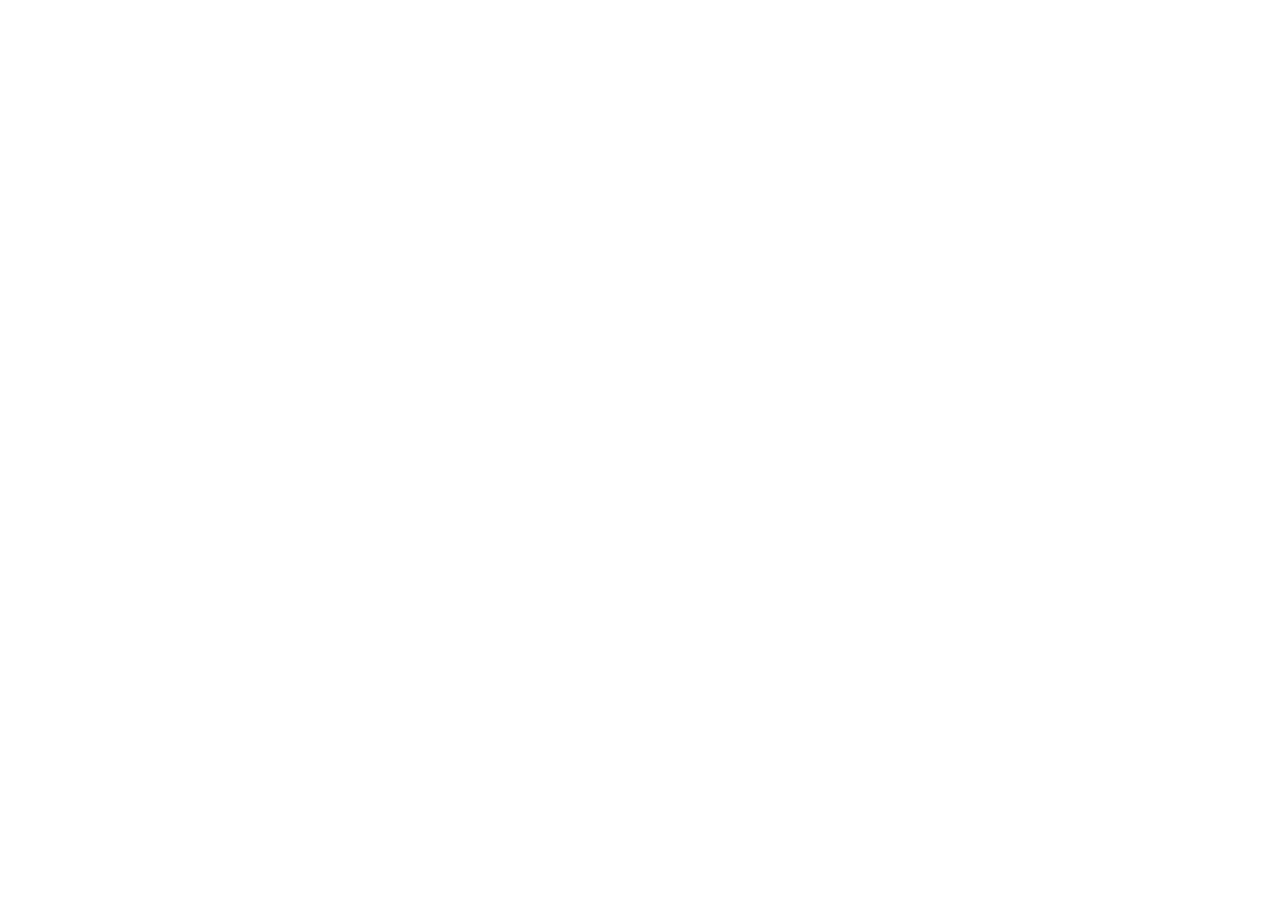
==== index.html @ 28bfa331 "modified:   README.md 	new file:   css/style.css 	new file:   index.html 	new file:   produto.html" ====
<!DOCTYPE html>
<html lang="pt-BR">

<head>
    <meta charset="UTF-8">
    <meta name="viewport" content="width=device-width, initial-scale=1.0">
    <title></title>
</head>

<body>
    <header>
        <nav>
        </nav>
    </header>

    <main>
        <section id="quem-somos">
        </section>

        <section id="servicos">
            <article></article>
            <article></article>
            <article></article>
        </section>

        <section id="diferenciais">
            <aside></aside>
        </section>
    </main>

    <footer>
    </footer>
</body>
</html>
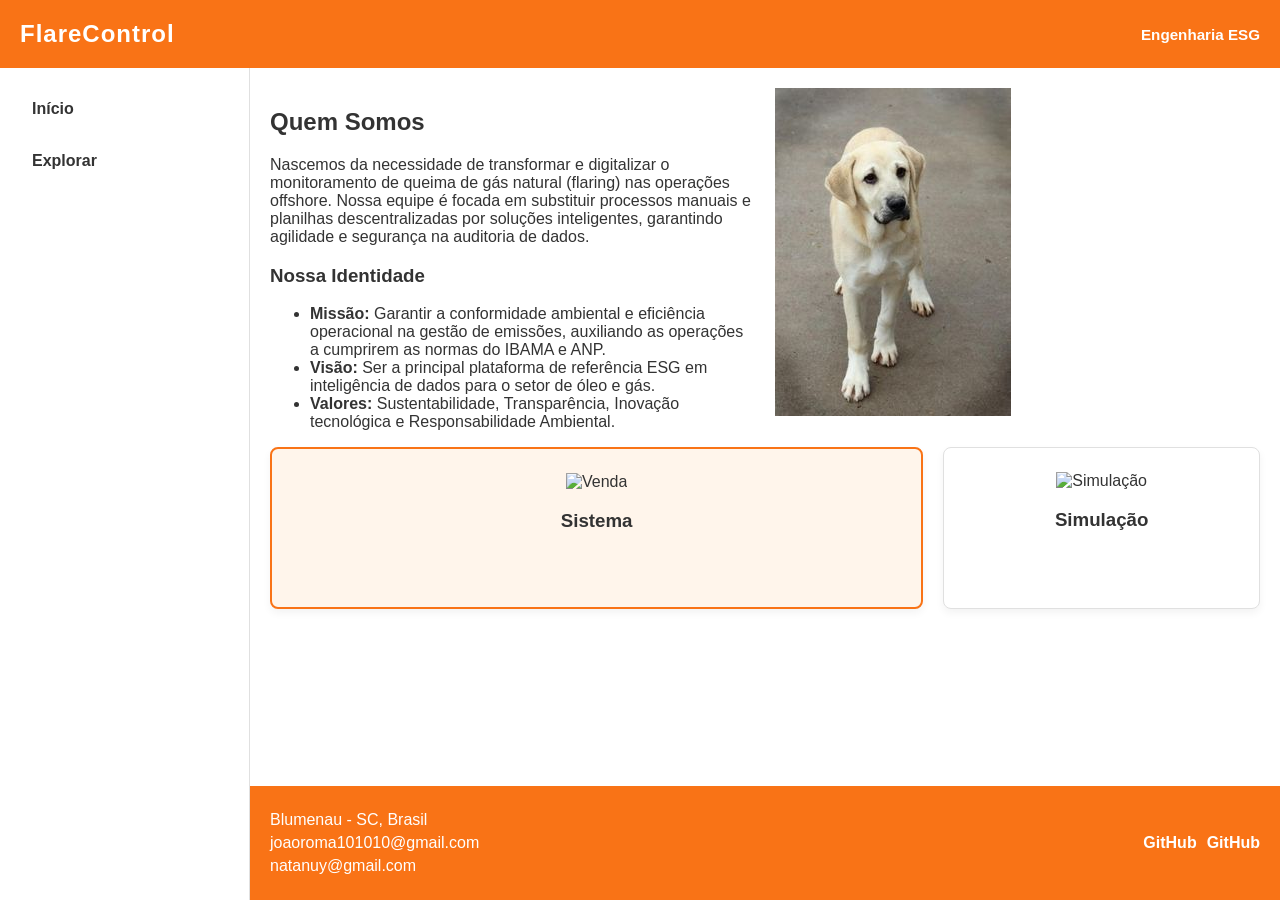
==== commit e64d1ca0: "modified:   css/style.css 	new file:   img/9e57c8ceb55f995cdcb9430efd310c7d--anatolian-shepherd-okla" ====
--- a/index.html
+++ b/index.html
@@ -5,30 +5,76 @@
     <meta charset="UTF-8">
     <meta name="viewport" content="width=device-width, initial-scale=1.0">
     <title></title>
+    <link rel="stylesheet" href="css/style.css">
 </head>
 
 <body>
     <header>
-        <nav>
-        </nav>
+        <div class="logo">
+            <h1>FlareControl</h1>
+        </div>
+        <div class="perfil-usuario">
+            <span>Engenharia ESG</span>
+        </div>
     </header>
+
+    <nav>
+        <ul>
+            <li><a href="">Início</a></li>
+            <li><a href="">Explorar</a></li>
+        </ul>
+    </nav>
 
     <main>
         <section id="quem-somos">
+            <article>
+                <h2>Quem Somos</h2>
+                <p>Nascemos da necessidade de transformar e digitalizar o monitoramento de queima de gás natural (flaring) nas operações offshore. Nossa equipe é focada em substituir processos manuais e planilhas descentralizadas por soluções inteligentes, garantindo agilidade e segurança na auditoria de dados.</p>
+                <h3>Nossa Identidade</h3>
+                <ul>
+                    <li><strong>Missão:</strong> Garantir a conformidade ambiental e eficiência operacional na gestão de emissões, auxiliando as operações a cumprirem as normas do IBAMA e ANP.</li>
+                    <li><strong>Visão:</strong> Ser a principal plataforma de referência ESG em inteligência de dados para o setor de óleo e gás.</li>
+                    <li><strong>Valores:</strong> Sustentabilidade, Transparência, Inovação tecnológica e Responsabilidade Ambiental.</li>
+                </ul>
+            </article>
+            <img src="img/9e57c8ceb55f995cdcb9430efd310c7d--anatolian-shepherd-oklahoma.jpg" alt="Sede da empresa e Plataforma Offshore gerenciando operações de flaring">
         </section>
 
         <section id="servicos">
-            <article></article>
-            <article></article>
-            <article></article>
+            <article class="servico-premium">
+                <img src="" alt="Venda">
+                <h3>Sistema</h3>
+                <p></p>
+            </article>
+            <article>
+                <img src="" alt="Simulação">
+                <h3>Simulação</h3>
+                <p></p>
+            </article>
         </section>
 
         <section id="diferenciais">
+            <div class="icone-padrao"></div>
+            <div class="icone-largo"></div>
+            <div class="icone-padrao"></div>
+            <div class="icone-alto"></div>
+            <div class="icone-padrao"></div>
             <aside></aside>
         </section>
     </main>
 
     <footer>
+        <address>
+            <p>Blumenau - SC, Brasil</p>
+            <p>joaoroma101010@gmail.com</p>
+            <p>natanuy@gmail.com</p>
+        </address>
+        <nav>
+            <ul>
+                <li><a href="https://github.com/joaozroma">GitHub</a></li>
+                <li><a href="https://github.com/NatanCDalmarco">GitHub</a></li>
+            </ul>
+        </nav>
     </footer>
 </body>
 </html>
--- a/css/style.css
+++ b/css/style.css
@@ -0,0 +1,232 @@
+/* ==========================================================================
+   VARIÁVEIS DE TEMA (Laranja e Branco - Flaring)
+   ========================================================================== */
+:root {
+    --laranja-flame: #f97316; /* Laranja mais suave, lembrando a chama natural de combustão */
+    --laranja-claro: #fff5eb; /* Fundo suave para destaques */
+    --branco: #ffffff;
+    --cinza-texto: #333333;
+    --cinza-borda: #e0e0e0;
+}
+
+/* ==========================================================================
+   MOBILE FIRST (Padrão) - Breakpoint 1
+   ========================================================================== */
+
+/* Layout principal com Grid Template Areas */
+body {
+    display: grid;
+    grid-template-areas: 
+        "cabecalho"
+        "menu"
+        "conteudo"
+        "rodape";
+    grid-template-rows: auto auto 1fr auto;
+    min-height: 100vh;
+    font-family: Arial, sans-serif;
+    color: var(--cinza-texto);
+    background-color: var(--branco);
+    margin: 0;
+}
+
+header { 
+    grid-area: cabecalho; 
+    background-color: var(--laranja-flame);
+    padding: 20px;
+    color: var(--branco);
+    display: flex;
+    justify-content: space-between;
+    align-items: center;
+    flex-wrap: wrap; /* Ajuda a não quebrar no mobile */
+    gap: 15px;
+}
+
+header h1 {
+    margin: 0;
+    font-size: 1.5rem;
+    letter-spacing: 1px;
+}
+
+header .busca input {
+    padding: 10px 15px;
+    border: none;
+    border-radius: 20px;
+    width: 250px;
+    outline: none;
+}
+
+header .perfil-usuario {
+    font-weight: bold;
+    font-size: 0.95rem;
+}
+
+body > nav {
+    grid-area: menu;
+    background-color: var(--laranja-flame);
+    padding: 10px 20px;
+}
+
+main { 
+    grid-area: conteudo;
+    padding: 20px;
+}
+footer { 
+    grid-area: rodape; 
+    background-color: var(--laranja-flame);
+    color: var(--branco);
+    padding: 20px;
+    display: flex;
+    flex-direction: column;
+    align-items: center;
+    text-align: center;
+    gap: 15px;
+}
+
+footer address {
+    font-style: normal;
+}
+
+footer address p {
+    margin: 5px 0;
+}
+
+/* Menu Nav - Lista Vertical no Mobile */
+nav ul {
+    display: grid;
+    grid-auto-flow: row;
+    gap: 10px;
+    list-style: none;
+    padding: 0;
+    margin: 0;
+}
+
+body > nav a, footer nav a {
+    color: var(--branco);
+    text-decoration: none;
+    font-weight: bold;
+}
+
+/* Seções em coluna única no mobile (comportamento padrão de blocos) */
+#quem-somos, #servicos {
+    display: grid;
+    grid-template-columns: 1fr;
+    gap: 20px;
+}
+
+/* Diferenciais - Layout Denso */
+#diferenciais {
+    display: grid;
+    /* Colunas que se ajustam automaticamente */
+    grid-template-columns: repeat(auto-fill, minmax(120px, 1fr));
+    grid-auto-flow: dense;
+    gap: 15px;
+}
+
+/* Utilidades para os tamanhos dos ícones se encaixarem densamente */
+.icone-largo {
+    grid-column: span 2;
+}
+
+.icone-alto {
+    grid-row: span 2;
+}
+
+/* ==========================================================================
+   TABLET - Breakpoint 2 (A partir de 768px)
+   ========================================================================== */
+@media (min-width: 768px) {
+    
+    /* Alinhando imagem e texto lado a lado via Grid */
+    #quem-somos {
+        grid-template-columns: 1fr 1fr;
+    }
+
+    /* Cards de serviços lado a lado */
+    #servicos {
+        grid-template-columns: repeat(2, 1fr);
+    }
+
+    /* Ajustando o rodapé para alinhar itens lado a lado no Tablet/Desktop */
+    footer {
+        flex-direction: row;
+        justify-content: space-between;
+        text-align: left;
+    }
+    footer nav ul {
+        grid-auto-flow: column;
+    }
+}
+
+/* ==========================================================================
+   DESKTOP - Breakpoint 3 (A partir de 1024px)
+   ========================================================================== */
+@media (min-width: 1024px) {
+
+    /* Mudando o layout para Sidebar Lateral (Estilo YouTube) */
+    body {
+        grid-template-areas: 
+            "cabecalho cabecalho"
+            "menu conteudo"
+            "menu rodape";
+        grid-template-columns: 250px 1fr;
+        grid-template-rows: auto 1fr auto;
+    }
+
+    /* Estilo da barra lateral no Desktop */
+    body > nav {
+        background-color: var(--branco);
+        border-right: 1px solid var(--cinza-borda);
+        padding: 20px;
+    }
+
+    body > nav a {
+        color: var(--cinza-texto);
+        display: block;
+        padding: 12px;
+        border-radius: 8px;
+        transition: background-color 0.3s, color 0.3s;
+    }
+
+    body > nav a:hover {
+        background-color: var(--laranja-claro);
+        color: var(--laranja-flame);
+    }
+
+    /* Destacando o serviço premium (Ocupa 2 colunas) */
+    #servicos {
+        grid-template-columns: repeat(3, 1fr);
+    }
+    .servico-premium {
+        grid-column: span 2;
+    }
+}
+
+/* ==========================================================================
+   CARDS DE SERVIÇOS (Aparência Visual)
+   ========================================================================== */
+
+/* Estilo padrão para todos os cards */
+#servicos article {
+    background-color: var(--branco);
+    border: 1px solid var(--cinza-borda);
+    border-radius: 8px;
+    padding: 24px;
+    box-shadow: 0 4px 8px rgba(0, 0, 0, 0.05);
+    display: flex;
+    flex-direction: column;
+    align-items: center;
+    text-align: center;
+    transition: transform 0.3s ease, box-shadow 0.3s ease;
+}
+
+/* Efeito ao passar o mouse por cima do card */
+#servicos article:hover {
+    transform: translateY(-5px);
+    box-shadow: 0 8px 16px rgba(0, 0, 0, 0.1);
+}
+
+/* Estilo extra para destacar visualmente o serviço premium */
+#servicos .servico-premium {
+    border: 2px solid var(--laranja-flame); /* Temática de Flaring */
+    background-color: var(--laranja-claro);
+}
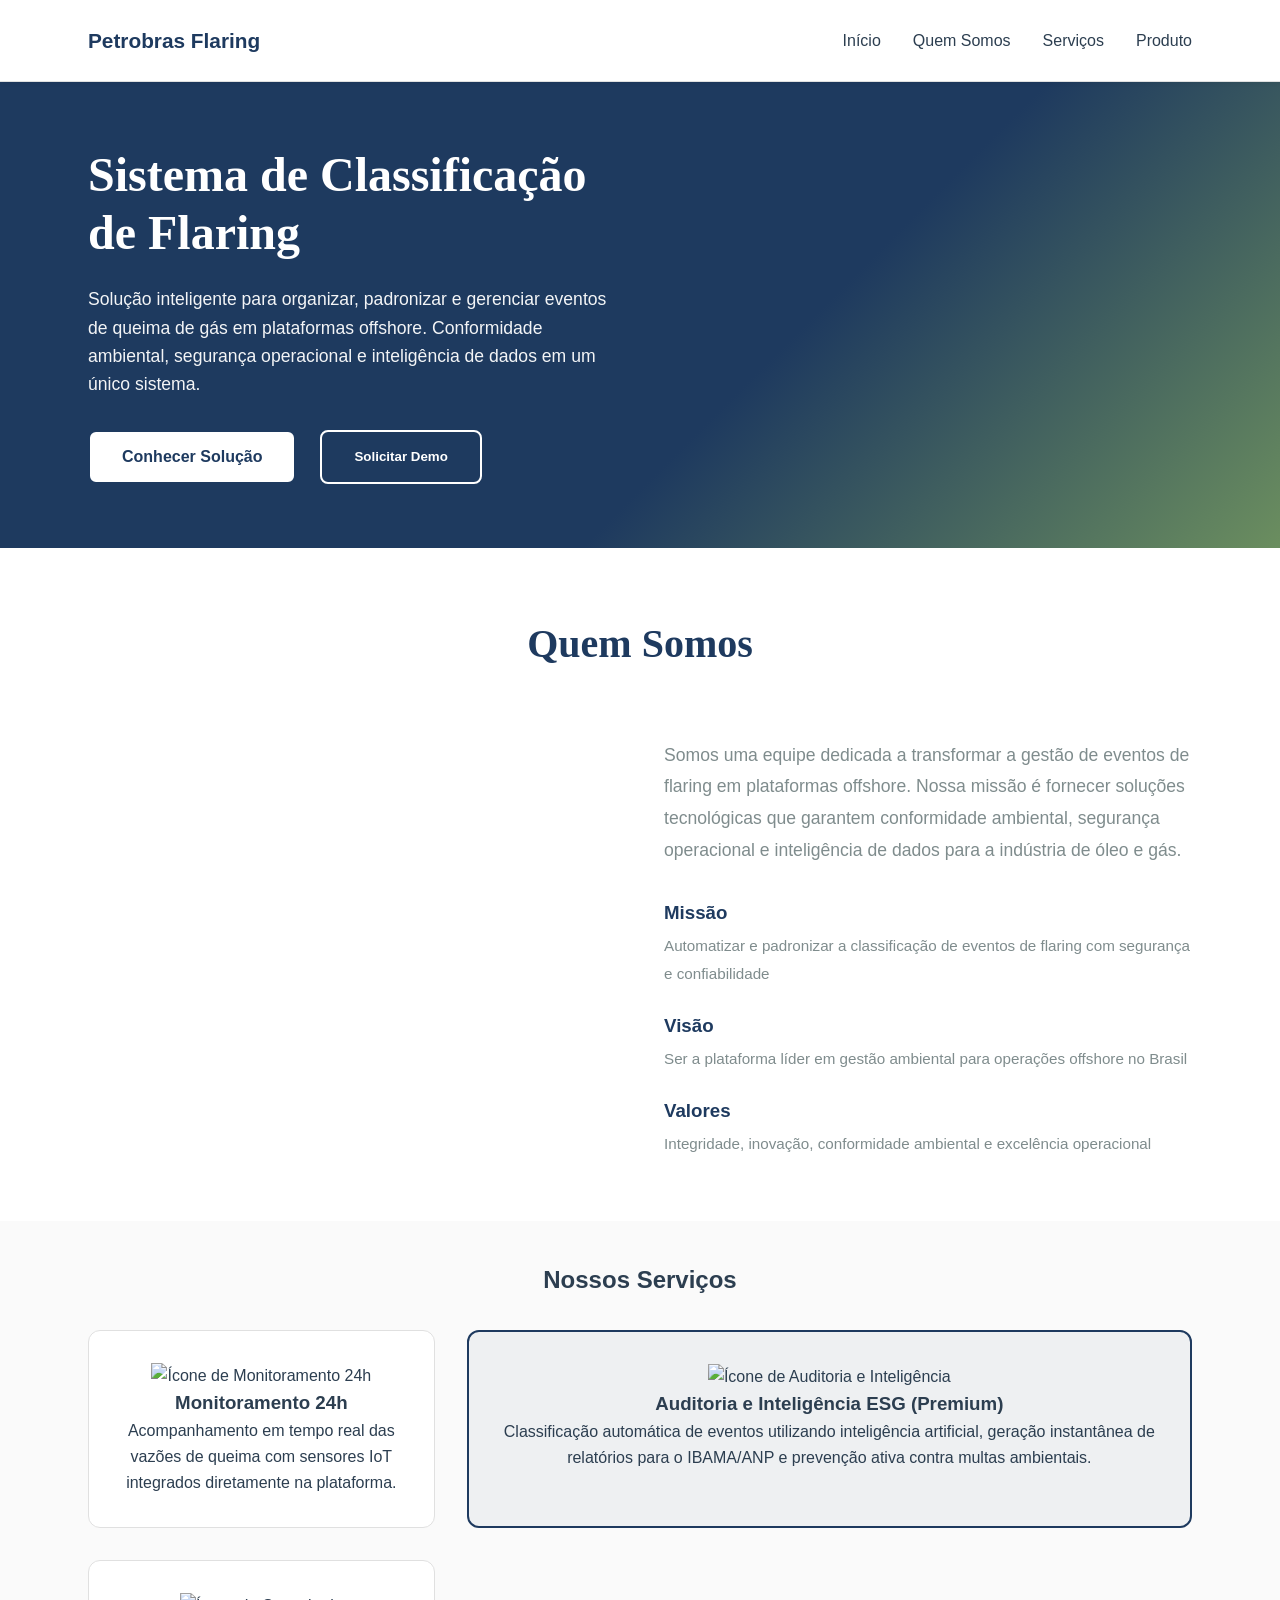
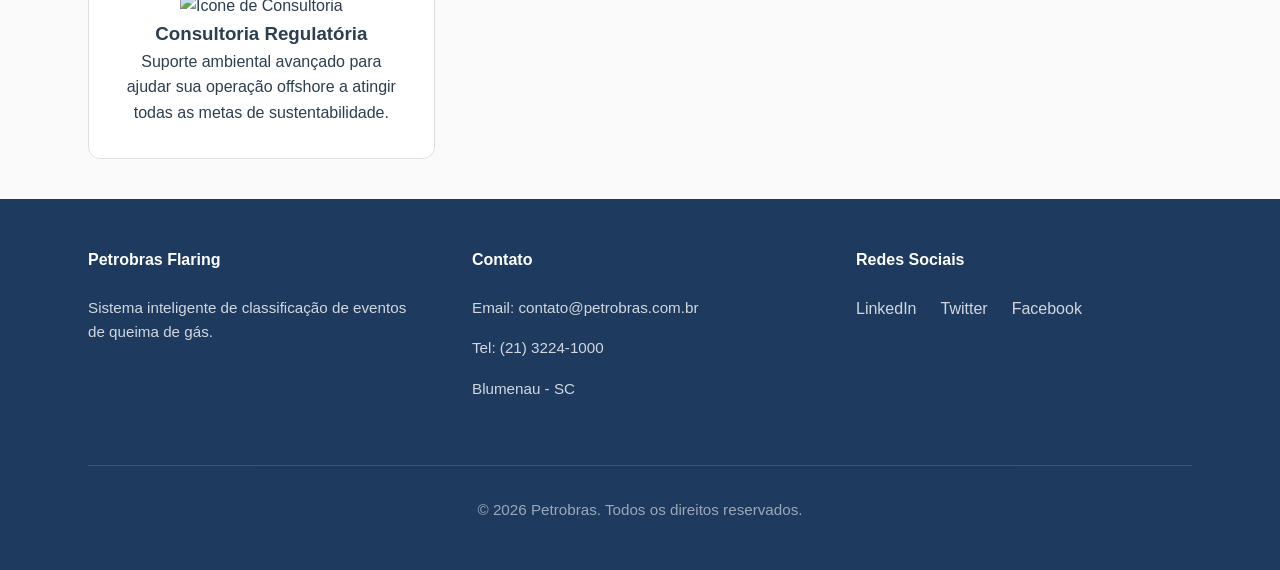
==== commit d43a806c: "modified:   README.md 	deleted:    css/style.css     new file:   css/styles.css 	new file:   img/sim" ====
--- a/index.html
+++ b/index.html
@@ -1,80 +1,168 @@
 <!DOCTYPE html>
 <html lang="pt-BR">
-
 <head>
     <meta charset="UTF-8">
     <meta name="viewport" content="width=device-width, initial-scale=1.0">
-    <title></title>
-    <link rel="stylesheet" href="css/style.css">
+    <title>Petrobras Flaring - Sistema de Classificação de Eventos de Queima</title>
+    <link rel="stylesheet" href="css/styles.css">
 </head>
+<body>
+    <!-- ============= HEADER & NAVIGATION ============= -->
+    <header class="header">
+        <div class="container">
+            <div class="header-content">
+                <!-- Logo -->
+                <div class="logo">
+                    <h1>Petrobras Flaring</h1>
+                </div>
 
-<body>
-    <header>
-        <div class="logo">
-            <h1>FlareControl</h1>
-        </div>
-        <div class="perfil-usuario">
-            <span>Engenharia ESG</span>
+                <!-- Desktop Navigation -->
+                <nav class="nav-desktop">
+                    <a href="index.html">Início</a>
+                    <a href="#about">Quem Somos</a>
+                    <a href="#servicos">Serviços</a>
+                    <a href="produto.html">Produto</a>  
+                </nav>
+            </div>
         </div>
     </header>
 
-    <nav>
-        <ul>
-            <li><a href="">Início</a></li>
-            <li><a href="">Explorar</a></li>
-        </ul>
-    </nav>
+    <!-- ============= MAIN CONTENT ============= -->
+    <main>
+        <!-- Hero Section -->
+        <section class="hero">
+            <div class="container">
+                <div class="hero-grid">
+                    <div class="hero-text">
+                        <h1>Sistema de Classificação de Flaring</h1>
+                        <p>Solução inteligente para organizar, padronizar e gerenciar eventos de queima de gás em plataformas offshore. Conformidade ambiental, segurança operacional e inteligência de dados em um único sistema.</p>
+                        <div class="hero-buttons">
+                            <a href="produto.html" class="btn-secondary">Conhecer Solução</a>
+                            <button class="btn-outline">Solicitar Demo</button>
+                        </div>
+                    </div>
+                    
+                    <!-- Hero Image Placeholder -->
+                    <div class="hero-image">
 
-    <main>
-        <section id="quem-somos">
-            <article>
-                <h2>Quem Somos</h2>
-                <p>Nascemos da necessidade de transformar e digitalizar o monitoramento de queima de gás natural (flaring) nas operações offshore. Nossa equipe é focada em substituir processos manuais e planilhas descentralizadas por soluções inteligentes, garantindo agilidade e segurança na auditoria de dados.</p>
-                <h3>Nossa Identidade</h3>
-                <ul>
-                    <li><strong>Missão:</strong> Garantir a conformidade ambiental e eficiência operacional na gestão de emissões, auxiliando as operações a cumprirem as normas do IBAMA e ANP.</li>
-                    <li><strong>Visão:</strong> Ser a principal plataforma de referência ESG em inteligência de dados para o setor de óleo e gás.</li>
-                    <li><strong>Valores:</strong> Sustentabilidade, Transparência, Inovação tecnológica e Responsabilidade Ambiental.</li>
-                </ul>
-            </article>
-            <img src="img/9e57c8ceb55f995cdcb9430efd310c7d--anatolian-shepherd-oklahoma.jpg" alt="Sede da empresa e Plataforma Offshore gerenciando operações de flaring">
+                    </div>
+                </div>
+            </div>
         </section>
 
-        <section id="servicos">
-            <article class="servico-premium">
-                <img src="" alt="Venda">
-                <h3>Sistema</h3>
-                <p></p>
-            </article>
-            <article>
-                <img src="" alt="Simulação">
-                <h3>Simulação</h3>
-                <p></p>
-            </article>
+        <!-- About Section - "Quem Somos" -->
+        <section id="about" class="about">
+            <div class="container">
+                <h2>Quem Somos</h2>
+                
+                <!-- CSS Grid Layout: Imagem + Texto lado a lado -->
+                <div class="about-grid">
+                    <!-- About Image -->
+                    <div class="about-image">
+
+                    </div>
+
+                    <!-- About Text -->
+                    <div class="about-text">
+                        <p>Somos uma equipe dedicada a transformar a gestão de eventos de flaring em plataformas offshore. Nossa missão é fornecer soluções tecnológicas que garantem conformidade ambiental, segurança operacional e inteligência de dados para a indústria de óleo e gás.</p>
+                        
+                        <div class="about-values">
+                            <div class="value-item">
+                                <div>
+                                    <h3>Missão</h3>
+                                    <p>Automatizar e padronizar a classificação de eventos de flaring com segurança e confiabilidade</p>
+                                </div>
+                            </div>
+                            
+                            <div class="value-item">
+                                <div>
+                                    <h3>Visão</h3>
+                                    <p>Ser a plataforma líder em gestão ambiental para operações offshore no Brasil</p>
+                                </div>
+                            </div>
+                            
+                            <div class="value-item">
+                                <div>
+                                    <h3>Valores</h3>
+                                    <p>Integridade, inovação, conformidade ambiental e excelência operacional</p>
+                                </div>
+                            </div>
+                        </div>
+                    </div>
+                </div>
+            </div>
         </section>
 
-        <section id="diferenciais">
-            <div class="icone-padrao"></div>
-            <div class="icone-largo"></div>
-            <div class="icone-padrao"></div>
-            <div class="icone-alto"></div>
-            <div class="icone-padrao"></div>
-            <aside></aside>
+        <!-- ===== SEÇÃO: SERVIÇOS ===== -->
+        <section class="services" style="padding: 40px 0; background-color: #fafafa;">
+            <div class="container">
+                <h2 style="text-align: center; margin-bottom: 30px;">Nossos Serviços</h2>
+                
+                <!-- Container do Grid de Serviços (O CSS já aplica Grid aqui pelo ID) -->
+                <div id="servicos">
+                    <!-- Serviço 1 -->
+                    <article>
+                        <img src="https://via.placeholder.com/120x120.png?text=Monitoramento" alt="Ícone de Monitoramento 24h">
+                        <h3>Monitoramento 24h</h3>
+                        <p>Acompanhamento em tempo real das vazões de queima com sensores IoT integrados diretamente na plataforma.</p>
+                    </article>
+
+                    <!-- Serviço Premium (Ocupa 2 colunas no Desktop) -->
+                    <article class="servico-premium">
+                        <img src="https://via.placeholder.com/120x120.png?text=Auditoria" alt="Ícone de Auditoria e Inteligência">
+                        <h3>Auditoria e Inteligência ESG (Premium)</h3>
+                        <p>Classificação automática de eventos utilizando inteligência artificial, geração instantânea de relatórios para o IBAMA/ANP e prevenção ativa contra multas ambientais.</p>
+                    </article>
+
+                    <!-- Serviço 3 -->
+                    <article>
+                        <img src="https://via.placeholder.com/120x120.png?text=Consultoria" alt="Ícone de Consultoria">
+                        <h3>Consultoria Regulatória</h3>
+                        <p>Suporte ambiental avançado para ajudar sua operação offshore a atingir todas as metas de sustentabilidade.</p>
+                    </article>
+                </div>
+            </div>
         </section>
     </main>
 
-    <footer>
-        <address>
-            <p>Blumenau - SC, Brasil</p>
-            <p>joaoroma101010@gmail.com</p>
-            <p>natanuy@gmail.com</p>
-        </address>
-        <nav>
-            <ul>
-                <li><a href="https://github.com/joaozroma">GitHub</a></li>
-                <li><a href="https://github.com/NatanCDalmarco">GitHub</a></li>
-            </ul>
-        </nav>
+    <!-- ============= FOOTER ============= -->
+    <footer class="footer">
+        <div class="container">
+            <div class="footer-grid">
+                <!-- Brand Column -->
+                <div>
+                    <div class="footer-logo">
+                        <span>Petrobras Flaring</span>
+                    </div>
+                    <p>Sistema inteligente de classificação de eventos de queima de gás.</p>
+                </div>
+
+                <!-- Contact Column -->
+                <div>
+                    <h4>Contato</h4>
+                    <ul>
+                        <li>Email: contato@petrobras.com.br</li>
+                        <li>Tel: (21) 3224-1000</li>
+                        <li>Blumenau - SC</li>
+                    </ul>
+                </div>
+
+                <!-- Social Links -->
+                <div>
+                    <h4>Redes Sociais</h4>
+                    <div class="social-links">
+                        <a href="#">LinkedIn</a>
+                        <a href="#">Twitter</a>
+                        <a href="#">Facebook</a>
+                    </div>
+                </div>
+            </div>
+
+            <!-- Footer Bottom -->
+            <div class="footer-bottom">
+                <p>&copy; 2026 Petrobras. Todos os direitos reservados.</p>
+            </div>
+        </div>
     </footer>
 </body>
-</html>+</html>
--- a/css/styles.css
+++ b/css/styles.css
@@ -0,0 +1,843 @@
+
+* {
+    margin: 0;
+    padding: 0;
+    box-sizing: border-box;
+}
+
+:root {
+    /* Colors */
+    --primary: #1e3a5f;
+    --accent: #6b8e5f;
+    --cream: #f8f7f3;
+    --text-dark: #2c3e50;
+    --text-light: #7f8c8d;
+    --border: #e0e0e0;
+    --hover: #16293a;
+    
+    /* Typography */
+    --font-display: 'Georgia', serif;
+    --font-body: 'Segoe UI', Tahoma, Geneva, Verdana, sans-serif;
+    
+    /* Spacing */
+    --spacing-xs: 0.5rem;
+    --spacing-sm: 1rem;
+    --spacing-md: 1.5rem;
+    --spacing-lg: 2rem;
+    --spacing-xl: 3rem;
+    --spacing-2xl: 4rem;
+}
+
+html {
+    scroll-behavior: smooth;
+}
+
+body {
+    font-family: var(--font-body);
+    color: var(--text-dark);
+    background-color: #fff;
+    line-height: 1.6;
+
+    /* REQUISITO: O layout principal gerenciado via grid-template-areas */
+    display: grid;
+    grid-template-areas: 
+        "cabecalho"
+        "conteudo"
+        "rodape";
+    grid-template-rows: auto 1fr auto;
+    min-height: 100vh;
+}
+
+/* ============= CONTAINER ============= */
+.container {
+    width: 100%;
+    max-width: 1200px;
+    margin: 0 auto;
+    padding: 0 var(--spacing-md);
+}
+
+@media (min-width: 768px) {
+    .container {
+        padding: 0 var(--spacing-lg);
+    }
+}
+
+@media (min-width: 1024px) {
+    .container {
+        padding: 0 var(--spacing-xl);
+    }
+}
+
+/* ============= HEADER & NAVIGATION ============= */
+.header {
+    grid-area: cabecalho;
+    background-color: #fff;
+    border-bottom: 1px solid var(--border);
+    position: sticky;
+    top: 0;
+    z-index: 50;
+    box-shadow: 0 2px 4px rgba(0, 0, 0, 0.05);
+}
+
+.header-content {
+    display: flex;
+    align-items: center;
+    justify-content: space-between;
+    padding: var(--spacing-md) 0;
+    flex-wrap: wrap; /* Permite que o menu desça automaticamente no mobile */
+}
+
+.logo {
+    display: flex;
+    align-items: center;
+    gap: var(--spacing-sm);
+    text-decoration: none;
+    color: var(--primary);
+    cursor: pointer;
+}
+
+.logo-icon {
+    width: 40px;
+    height: 40px;
+    background-color: var(--primary);
+    color: white;
+    border-radius: 8px;
+    display: flex;
+    align-items: center;
+    justify-content: center;
+    font-weight: bold;
+    font-size: 1.2rem;
+}
+
+.logo h1 {
+    font-size: 1.3rem;
+    font-weight: bold;
+    display: none;
+}
+
+@media (min-width: 640px) {
+    .logo h1 {
+        display: block;
+    }
+}
+
+/* Navigation (Transformação pura via CSS Grid) */
+.nav-desktop {
+    display: grid;
+    grid-auto-flow: row; /* REQUISITO: Lista vertical no mobile */
+    width: 100%;
+    text-align: center;
+    gap: var(--spacing-sm);
+    margin-top: var(--spacing-sm);
+    align-items: center;
+}
+
+@media (min-width: 768px) {
+    .nav-desktop {
+        /* REQUISITO: Menu em grade horizontal complexa (desktop) */
+        grid-auto-flow: column;
+        width: auto;
+        margin-top: 0;
+        gap: var(--spacing-lg);
+    }
+}
+
+.nav-desktop a {
+    color: var(--text-dark);
+    text-decoration: none;
+    font-weight: 500;
+    transition: color 0.3s ease;
+}
+
+.nav-desktop a:hover {
+    color: var(--primary);
+}
+
+/* ============= BUTTONS ============= */
+.btn-primary {
+    padding: 0.75rem 1.5rem;
+    background-color: var(--primary);
+    color: white;
+    border: none;
+    border-radius: 8px;
+    cursor: pointer;
+    font-weight: 600;
+    transition: background-color 0.3s ease;
+}
+
+.btn-primary:hover {
+    background-color: var(--hover);
+}
+
+.btn-secondary {
+    padding: 0.75rem 2rem;
+    background-color: white;
+    color: var(--primary);
+    border: 2px solid var(--primary);
+    border-radius: 8px;
+    cursor: pointer;
+    font-weight: 600;
+    transition: all 0.3s ease;
+    text-decoration: none;
+    display: inline-block;
+}
+
+.btn-secondary:hover {
+    background-color: var(--primary);
+    color: white;
+}
+
+.btn-outline {
+    padding: 0.75rem 2rem;
+    background-color: transparent;
+    color: white;
+    border: 2px solid white;
+    border-radius: 8px;
+    cursor: pointer;
+    font-weight: 600;
+    transition: all 0.3s ease;
+}
+
+.btn-outline:hover {
+    background-color: rgba(255, 255, 255, 0.1);
+}
+
+
+.hero {
+    background: linear-gradient(135deg, var(--primary) 0%, var(--primary) 60%, var(--accent) 100%);
+    color: white;
+    padding: var(--spacing-2xl) 0;
+}
+
+.hero-grid {
+    display: grid;
+    grid-template-columns: 1fr;
+    gap: var(--spacing-xl);
+    align-items: center;
+}
+
+@media (min-width: 768px) {
+    .hero-grid {
+        grid-template-columns: 1fr 1fr;
+    }
+}
+
+.hero-text h1 {
+    font-family: var(--font-display);
+    font-size: 2.5rem;
+    font-weight: bold;
+    margin-bottom: var(--spacing-md);
+    line-height: 1.2;
+}
+
+@media (min-width: 768px) {
+    .hero-text h1 {
+        font-size: 3rem;
+    }
+}
+
+.hero-text p {
+    font-size: 1.1rem;
+    margin-bottom: var(--spacing-lg);
+    opacity: 0.95;
+}
+
+.hero-buttons {
+    display: flex;
+    gap: var(--spacing-md);
+    flex-wrap: wrap;
+}
+
+.hero-image {
+    display: none;
+}
+
+@media (min-width: 768px) {
+    .hero-image {
+        display: block;
+    }
+}
+
+.placeholder {
+    width: 100%;
+    height: 320px;
+    background: rgba(255, 255, 255, 0.1);
+    border: 2px solid rgba(255, 255, 255, 0.2);
+    border-radius: 16px;
+    display: flex;
+    flex-direction: column;
+    align-items: center;
+    justify-content: center;
+    gap: var(--spacing-md);
+}
+
+.placeholder svg {
+    width: 128px;
+    height: 128px;
+    opacity: 0.5;
+}
+
+.placeholder p {
+    color: rgba(255, 255, 255, 0.6);
+    font-weight: 500;
+}
+
+
+.about {
+    padding: var(--spacing-2xl) 0;
+    background-color: #fff;
+}
+
+.about h2 {
+    font-family: var(--font-display);
+    font-size: 2.5rem;
+    text-align: center;
+    margin-bottom: var(--spacing-2xl);
+    color: var(--primary);
+}
+
+.about-grid {
+    display: grid;
+    grid-template-columns: 1fr;
+    gap: var(--spacing-xl);
+    align-items: center;
+}
+
+@media (min-width: 768px) {
+    .about-grid {
+        grid-template-columns: 1fr 1fr;
+    }
+}
+
+.about-image {
+    order: 2;
+}
+
+@media (min-width: 768px) {
+    .about-image {
+        order: 1;
+    }
+}
+
+.about-image .placeholder {
+    height: 384px;
+    background: linear-gradient(135deg, rgba(107, 142, 95, 0.1) 0%, rgba(30, 58, 95, 0.05) 100%);
+    border-color: rgba(30, 58, 95, 0.2);
+}
+
+.about-text {
+    order: 1;
+}
+
+@media (min-width: 768px) {
+    .about-text {
+        order: 2;
+    }
+}
+
+.about-text p {
+    font-size: 1.1rem;
+    margin-bottom: var(--spacing-lg);
+    color: var(--text-light);
+    line-height: 1.8;
+}
+
+.about-values {
+    display: flex;
+    flex-direction: column;
+    gap: var(--spacing-md);
+    margin-top: var(--spacing-lg);
+}
+
+.value-item {
+    display: flex;
+    gap: var(--spacing-md);
+}
+
+.value-icon {
+    width: 24px;
+    height: 24px;
+    background-color: var(--accent);
+    color: white;
+    border-radius: 50%;
+    display: flex;
+    align-items: center;
+    justify-content: center;
+    flex-shrink: 0;
+    margin-top: 4px;
+    font-weight: bold;
+    font-size: 0.9rem;
+}
+
+.value-item h3 {
+    font-weight: bold;
+    color: var(--primary);
+    margin-bottom: 0.25rem;
+}
+
+.value-item p {
+    font-size: 0.95rem;
+    color: var(--text-light);
+    margin: 0;
+}
+
+
+.product-intro {
+    padding: var(--spacing-2xl) 0;
+    background: linear-gradient(135deg, rgba(30, 58, 95, 0.05) 0%, rgba(107, 142, 95, 0.05) 100%);
+}
+
+.product-grid {
+    display: grid;
+    grid-template-columns: 1fr;
+    gap: var(--spacing-xl);
+    align-items: center;
+}
+
+@media (min-width: 768px) {
+    .product-grid {
+        grid-template-columns: 1fr 1fr;
+    }
+}
+
+.product-image {
+    order: 2;
+}
+
+@media (min-width: 768px) {
+    .product-image {
+        order: 1;
+    }
+}
+
+.product-image .placeholder {
+    height: 384px;
+    background: linear-gradient(135deg, rgba(30, 58, 95, 0.1) 0%, rgba(107, 142, 95, 0.1) 100%);
+}
+
+.product-text {
+    order: 1;
+}
+
+@media (min-width: 768px) {
+    .product-text {
+        order: 2;
+    }
+}
+
+.product-text h1 {
+    font-family: var(--font-display);
+    font-size: 2.5rem;
+    color: var(--primary);
+    margin-bottom: var(--spacing-md);
+    line-height: 1.2;
+}
+
+.product-text p {
+    font-size: 1.05rem;
+    color: var(--text-light);
+    margin-bottom: var(--spacing-lg);
+    line-height: 1.8;
+}
+
+
+.characteristics {
+    padding: var(--spacing-2xl) 0;
+    background-color: #fff;
+}
+
+.characteristics h2 {
+    font-family: var(--font-display);
+    font-size: 2.5rem;
+    text-align: center;
+    margin-bottom: var(--spacing-2xl);
+    color: var(--primary);
+}
+
+.features-table {
+    width: 100%;
+    border-collapse: collapse;
+    margin-top: var(--spacing-lg);
+}
+
+.features-table thead {
+    background-color: rgba(30, 58, 95, 0.1);
+    border-bottom: 2px solid var(--primary);
+}
+
+.features-table th {
+    padding: var(--spacing-md);
+    text-align: left;
+    font-weight: 600;
+    color: var(--primary);
+}
+
+.features-table td {
+    padding: var(--spacing-md);
+    border-bottom: 1px solid var(--border);
+}
+
+.features-table tbody tr:hover {
+    background-color: rgba(107, 142, 95, 0.05);
+    transition: background-color 0.3s ease;
+}
+
+.features-table strong {
+    color: var(--primary);
+}
+
+
+.benefits {
+    padding: var(--spacing-2xl) 0;
+    background-color: #fff;
+}
+
+.benefits h2 {
+    font-family: var(--font-display);
+    font-size: 2.5rem;
+    text-align: center;
+    margin-bottom: var(--spacing-2xl);
+    color: var(--primary);
+}
+
+
+.benefits-grid {
+    display: grid;
+    grid-template-columns: 1fr;
+    gap: var(--spacing-lg);
+}
+
+@media (min-width: 640px) {
+    .benefits-grid {
+        grid-template-columns: repeat(2, 1fr);
+    }
+}
+
+@media (min-width: 1024px) {
+    .benefits-grid {
+        grid-template-columns: repeat(3, 1fr);
+    }
+}
+
+.benefit-card {
+    background-color: #fff;
+    padding: var(--spacing-lg);
+    border-radius: 12px;
+    border: 1px solid var(--border);
+    transition: all 0.3s ease;
+}
+
+.benefit-card:hover {
+    box-shadow: 0 8px 16px rgba(0, 0, 0, 0.1);
+    border-color: var(--accent);
+}
+
+.benefit-icon {
+    font-size: 2.5rem;
+    margin-bottom: var(--spacing-md);
+}
+
+.benefit-card h3 {
+    font-size: 1.2rem;
+    color: var(--primary);
+    margin-bottom: var(--spacing-sm);
+    font-weight: 600;
+}
+
+.benefit-card p {
+    color: var(--text-light);
+    font-size: 0.95rem;
+    line-height: 1.6;
+}
+
+
+.testimonials {
+    padding: var(--spacing-2xl) 0;
+    background-color: #fff;
+}
+
+.testimonials h2 {
+    font-family: var(--font-display);
+    font-size: 2.5rem;
+    text-align: center;
+    margin-bottom: var(--spacing-2xl);
+    color: var(--primary);
+}
+
+
+.testimonials-grid {
+    display: grid;
+    grid-template-columns: 1fr;
+    gap: var(--spacing-lg);
+}
+
+@media (min-width: 768px) {
+    .testimonials-grid {
+        grid-template-columns: repeat(2, 1fr);
+    }
+}
+
+@media (min-width: 1024px) {
+    .testimonials-grid {
+        grid-template-columns: repeat(3, 1fr);
+    }
+}
+
+.testimonial-card {
+    background-color: #fff;
+    padding: var(--spacing-lg);
+    border-radius: 12px;
+    border: 1px solid var(--border);
+    transition: all 0.3s ease;
+}
+
+.testimonial-card:hover {
+    box-shadow: 0 8px 16px rgba(0, 0, 0, 0.1);
+}
+
+.rating {
+    font-size: 1.2rem;
+    margin-bottom: var(--spacing-md);
+}
+
+.testimonial-text {
+    font-style: italic;
+    color: var(--text-light);
+    margin-bottom: var(--spacing-md);
+    line-height: 1.8;
+}
+
+.testimonial-author {
+    border-top: 1px solid var(--border);
+    padding-top: var(--spacing-md);
+}
+
+.author-name {
+    font-weight: 600;
+    color: var(--primary);
+    margin-bottom: 0.25rem;
+}
+
+.author-role {
+    font-size: 0.9rem;
+    color: var(--text-light);
+    margin-bottom: 0.25rem;
+}
+
+.author-company {
+    font-size: 0.9rem;
+    color: var(--accent);
+    font-weight: 600;
+}
+
+.testimonial-author p {
+    margin: 0;
+}
+
+
+.cta {
+    background: linear-gradient(135deg, var(--primary) 0%, var(--accent) 100%);
+    color: white;
+    padding: var(--spacing-2xl) 0;
+}
+
+.cta-content {
+    text-align: center;
+}
+
+.cta h2 {
+    font-family: var(--font-display);
+    font-size: 2.5rem;
+    margin-bottom: var(--spacing-lg);
+    line-height: 1.2;
+}
+
+.cta p {
+    font-size: 1.1rem;
+    margin-bottom: var(--spacing-xl);
+    max-width: 600px;
+    margin-left: auto;
+    margin-right: auto;
+    opacity: 0.95;
+}
+
+.cta-buttons {
+    display: flex;
+    gap: var(--spacing-md);
+    justify-content: center;
+    flex-wrap: wrap;
+}
+
+/* ============= SEÇÃO DE SERVIÇOS E DESAFIO ============= */
+#servicos {
+    display: grid;
+    grid-template-columns: 1fr; /* Lista empilhada no mobile */
+    gap: var(--spacing-lg);
+}
+
+@media (min-width: 768px) {
+    /* Coloca lado a lado no Tablet */
+    #servicos {
+        grid-template-columns: repeat(2, 1fr);
+    }
+}
+
+@media (min-width: 1024px) {
+    /* No Desktop, 3 colunas e desafio do Span 2 */
+    #servicos {
+        grid-template-columns: repeat(3, 1fr);
+    }
+    
+    /* DESAFIO CONCLUÍDO: Card premium ocupando 2 colunas */
+    .servico-premium {
+        grid-column: span 2;
+    }
+}
+
+/* Estética dos cards de serviço dentro do styles.css */
+#servicos article {
+    background-color: #fff;
+    padding: var(--spacing-lg);
+    border-radius: 12px;
+    border: 1px solid var(--border);
+    text-align: center;
+    transition: all 0.3s ease;
+}
+
+#servicos article:hover {
+    box-shadow: 0 8px 16px rgba(0, 0, 0, 0.1);
+    border-color: var(--primary);
+}
+
+/* Destaca visualmente o card Premium com as cores do seu tema */
+#servicos .servico-premium {
+    border: 2px solid var(--primary);
+    background-color: rgba(30, 58, 95, 0.05);
+}
+
+.footer {
+    grid-area: rodape;
+    background-color: var(--primary);
+    color: white;
+    padding: var(--spacing-xl) 0;
+}
+
+.footer-grid {
+    display: grid;
+    grid-template-columns: 1fr;
+    gap: var(--spacing-xl);
+    margin-bottom: var(--spacing-xl);
+}
+
+@media (min-width: 768px) {
+    .footer-grid {
+        grid-template-columns: repeat(3, 1fr);
+    }
+}
+
+.footer-logo {
+    display: flex;
+    align-items: center;
+    gap: var(--spacing-sm);
+    margin-bottom: var(--spacing-md);
+    font-weight: 600;
+}
+
+.footer-logo .logo-icon {
+    background-color: white;
+    color: var(--primary);
+}
+
+.footer p {
+    font-size: 0.95rem;
+    opacity: 0.8;
+}
+
+.footer h4 {
+    font-weight: 600;
+    margin-bottom: var(--spacing-md);
+}
+
+.footer ul {
+    list-style: none;
+}
+
+.footer li {
+    font-size: 0.95rem;
+    opacity: 0.8;
+    margin-bottom: var(--spacing-sm);
+}
+
+.social-links {
+    display: flex;
+    gap: var(--spacing-md);
+}
+
+.social-links a {
+    color: white;
+    text-decoration: none;
+    opacity: 0.8;
+    transition: opacity 0.3s ease;
+}
+
+.social-links a:hover {
+    opacity: 1;
+}
+
+.footer-bottom {
+    border-top: 1px solid rgba(255, 255, 255, 0.2);
+    padding-top: var(--spacing-lg);
+    text-align: center;
+    font-size: 0.9rem;
+    opacity: 0.7;
+}
+
+/* ============= SEÇÃO DIFERENCIAIS (REQUISITO) ============= */
+/* Uso de grid-auto-flow: dense para organizar ícones */
+.diferenciais-grid {
+    display: grid;
+    grid-template-columns: repeat(auto-fit, minmax(150px, 1fr));
+    grid-auto-flow: dense;
+    gap: var(--spacing-md);
+}
+
+.diferenciais-grid .destaque-largo {
+    grid-column: span 2;
+}
+
+.diferenciais-grid .destaque-alto {
+    grid-row: span 2;
+}
+
+@media (max-width: 640px) {
+    :root {
+        --spacing-2xl: 2.5rem;
+    }
+
+    .hero-text h1,
+    .about h2,
+    .characteristics h2,
+    .benefits h2,
+    .testimonials h2,
+    .cta h2 {
+        font-size: 1.8rem;
+    }
+
+    .hero-buttons {
+        flex-direction: column;
+    }
+
+    .btn-secondary,
+    .btn-outline {
+        width: 100%;
+        text-align: center;
+    }
+
+    .cta-buttons {
+        flex-direction: column;
+    }
+
+    .cta-buttons button {
+        width: 100%;
+    }
+}
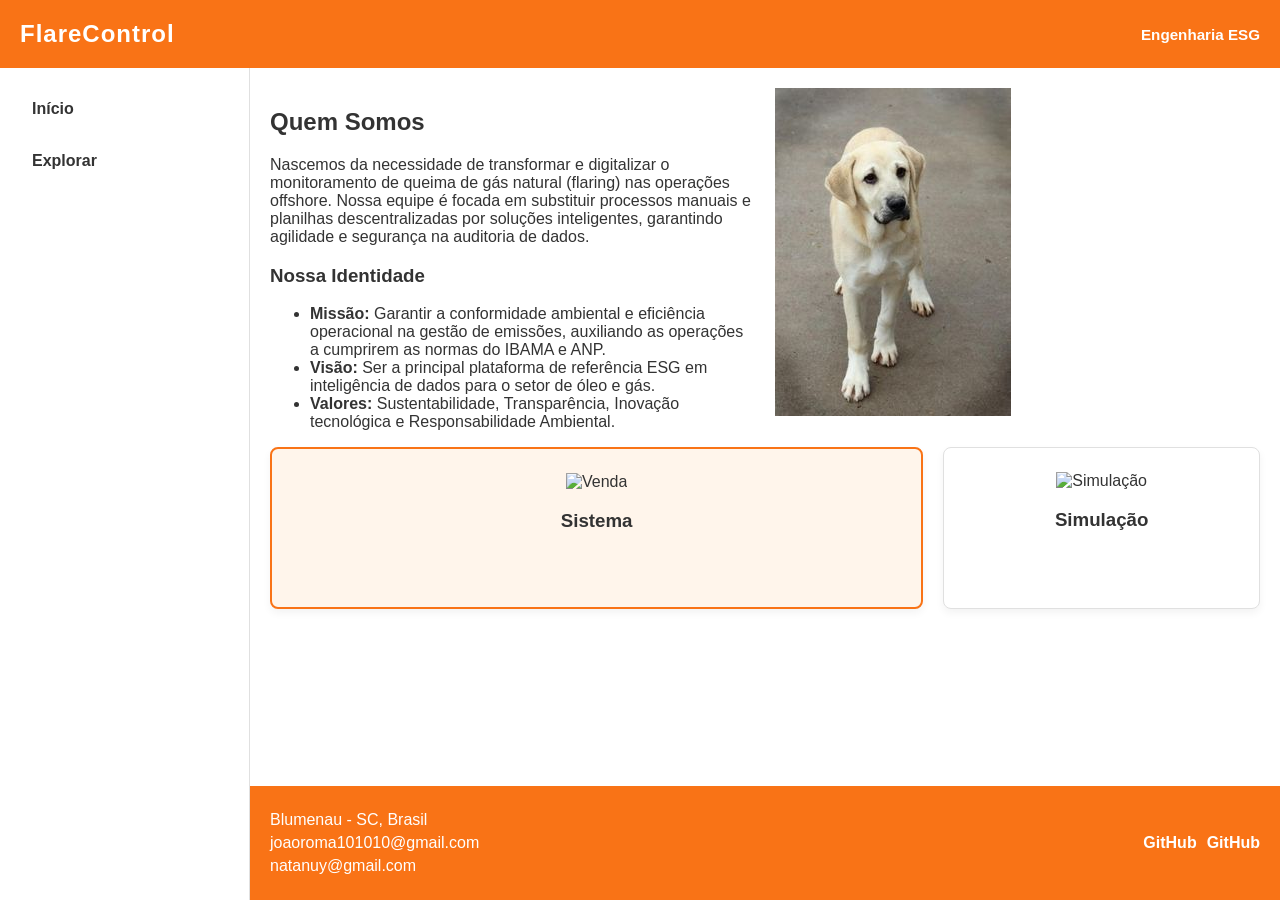
==== commit 7b27954d: "Merge pull request #2 from NatanCDalmarco/feature/pagina-inicial 	modified:   css/style.css" ====
--- a/index.html
+++ b/index.html
@@ -1,168 +1,80 @@
 <!DOCTYPE html>
 <html lang="pt-BR">
+
 <head>
     <meta charset="UTF-8">
     <meta name="viewport" content="width=device-width, initial-scale=1.0">
-    <title>Petrobras Flaring - Sistema de Classificação de Eventos de Queima</title>
-    <link rel="stylesheet" href="css/styles.css">
+    <title></title>
+    <link rel="stylesheet" href="css/style.css">
 </head>
+
 <body>
-    <!-- ============= HEADER & NAVIGATION ============= -->
-    <header class="header">
-        <div class="container">
-            <div class="header-content">
-                <!-- Logo -->
-                <div class="logo">
-                    <h1>Petrobras Flaring</h1>
-                </div>
-
-                <!-- Desktop Navigation -->
-                <nav class="nav-desktop">
-                    <a href="index.html">Início</a>
-                    <a href="#about">Quem Somos</a>
-                    <a href="#servicos">Serviços</a>
-                    <a href="produto.html">Produto</a>  
-                </nav>
-            </div>
+    <header>
+        <div class="logo">
+            <h1>FlareControl</h1>
+        </div>
+        <div class="perfil-usuario">
+            <span>Engenharia ESG</span>
         </div>
     </header>
 
-    <!-- ============= MAIN CONTENT ============= -->
+    <nav>
+        <ul>
+            <li><a href="">Início</a></li>
+            <li><a href="">Explorar</a></li>
+        </ul>
+    </nav>
+
     <main>
-        <!-- Hero Section -->
-        <section class="hero">
-            <div class="container">
-                <div class="hero-grid">
-                    <div class="hero-text">
-                        <h1>Sistema de Classificação de Flaring</h1>
-                        <p>Solução inteligente para organizar, padronizar e gerenciar eventos de queima de gás em plataformas offshore. Conformidade ambiental, segurança operacional e inteligência de dados em um único sistema.</p>
-                        <div class="hero-buttons">
-                            <a href="produto.html" class="btn-secondary">Conhecer Solução</a>
-                            <button class="btn-outline">Solicitar Demo</button>
-                        </div>
-                    </div>
-                    
-                    <!-- Hero Image Placeholder -->
-                    <div class="hero-image">
-
-                    </div>
-                </div>
-            </div>
+        <section id="quem-somos">
+            <article>
+                <h2>Quem Somos</h2>
+                <p>Nascemos da necessidade de transformar e digitalizar o monitoramento de queima de gás natural (flaring) nas operações offshore. Nossa equipe é focada em substituir processos manuais e planilhas descentralizadas por soluções inteligentes, garantindo agilidade e segurança na auditoria de dados.</p>
+                <h3>Nossa Identidade</h3>
+                <ul>
+                    <li><strong>Missão:</strong> Garantir a conformidade ambiental e eficiência operacional na gestão de emissões, auxiliando as operações a cumprirem as normas do IBAMA e ANP.</li>
+                    <li><strong>Visão:</strong> Ser a principal plataforma de referência ESG em inteligência de dados para o setor de óleo e gás.</li>
+                    <li><strong>Valores:</strong> Sustentabilidade, Transparência, Inovação tecnológica e Responsabilidade Ambiental.</li>
+                </ul>
+            </article>
+            <img src="img/9e57c8ceb55f995cdcb9430efd310c7d--anatolian-shepherd-oklahoma.jpg" alt="Sede da empresa e Plataforma Offshore gerenciando operações de flaring">
         </section>
 
-        <!-- About Section - "Quem Somos" -->
-        <section id="about" class="about">
-            <div class="container">
-                <h2>Quem Somos</h2>
-                
-                <!-- CSS Grid Layout: Imagem + Texto lado a lado -->
-                <div class="about-grid">
-                    <!-- About Image -->
-                    <div class="about-image">
-
-                    </div>
-
-                    <!-- About Text -->
-                    <div class="about-text">
-                        <p>Somos uma equipe dedicada a transformar a gestão de eventos de flaring em plataformas offshore. Nossa missão é fornecer soluções tecnológicas que garantem conformidade ambiental, segurança operacional e inteligência de dados para a indústria de óleo e gás.</p>
-                        
-                        <div class="about-values">
-                            <div class="value-item">
-                                <div>
-                                    <h3>Missão</h3>
-                                    <p>Automatizar e padronizar a classificação de eventos de flaring com segurança e confiabilidade</p>
-                                </div>
-                            </div>
-                            
-                            <div class="value-item">
-                                <div>
-                                    <h3>Visão</h3>
-                                    <p>Ser a plataforma líder em gestão ambiental para operações offshore no Brasil</p>
-                                </div>
-                            </div>
-                            
-                            <div class="value-item">
-                                <div>
-                                    <h3>Valores</h3>
-                                    <p>Integridade, inovação, conformidade ambiental e excelência operacional</p>
-                                </div>
-                            </div>
-                        </div>
-                    </div>
-                </div>
-            </div>
+        <section id="servicos">
+            <article class="servico-premium">
+                <img src="" alt="Venda">
+                <h3>Sistema</h3>
+                <p></p>
+            </article>
+            <article>
+                <img src="" alt="Simulação">
+                <h3>Simulação</h3>
+                <p></p>
+            </article>
         </section>
 
-        <!-- ===== SEÇÃO: SERVIÇOS ===== -->
-        <section class="services" style="padding: 40px 0; background-color: #fafafa;">
-            <div class="container">
-                <h2 style="text-align: center; margin-bottom: 30px;">Nossos Serviços</h2>
-                
-                <!-- Container do Grid de Serviços (O CSS já aplica Grid aqui pelo ID) -->
-                <div id="servicos">
-                    <!-- Serviço 1 -->
-                    <article>
-                        <img src="https://via.placeholder.com/120x120.png?text=Monitoramento" alt="Ícone de Monitoramento 24h">
-                        <h3>Monitoramento 24h</h3>
-                        <p>Acompanhamento em tempo real das vazões de queima com sensores IoT integrados diretamente na plataforma.</p>
-                    </article>
-
-                    <!-- Serviço Premium (Ocupa 2 colunas no Desktop) -->
-                    <article class="servico-premium">
-                        <img src="https://via.placeholder.com/120x120.png?text=Auditoria" alt="Ícone de Auditoria e Inteligência">
-                        <h3>Auditoria e Inteligência ESG (Premium)</h3>
-                        <p>Classificação automática de eventos utilizando inteligência artificial, geração instantânea de relatórios para o IBAMA/ANP e prevenção ativa contra multas ambientais.</p>
-                    </article>
-
-                    <!-- Serviço 3 -->
-                    <article>
-                        <img src="https://via.placeholder.com/120x120.png?text=Consultoria" alt="Ícone de Consultoria">
-                        <h3>Consultoria Regulatória</h3>
-                        <p>Suporte ambiental avançado para ajudar sua operação offshore a atingir todas as metas de sustentabilidade.</p>
-                    </article>
-                </div>
-            </div>
+        <section id="diferenciais">
+            <div class="icone-padrao"></div>
+            <div class="icone-largo"></div>
+            <div class="icone-padrao"></div>
+            <div class="icone-alto"></div>
+            <div class="icone-padrao"></div>
+            <aside></aside>
         </section>
     </main>
 
-    <!-- ============= FOOTER ============= -->
-    <footer class="footer">
-        <div class="container">
-            <div class="footer-grid">
-                <!-- Brand Column -->
-                <div>
-                    <div class="footer-logo">
-                        <span>Petrobras Flaring</span>
-                    </div>
-                    <p>Sistema inteligente de classificação de eventos de queima de gás.</p>
-                </div>
-
-                <!-- Contact Column -->
-                <div>
-                    <h4>Contato</h4>
-                    <ul>
-                        <li>Email: contato@petrobras.com.br</li>
-                        <li>Tel: (21) 3224-1000</li>
-                        <li>Blumenau - SC</li>
-                    </ul>
-                </div>
-
-                <!-- Social Links -->
-                <div>
-                    <h4>Redes Sociais</h4>
-                    <div class="social-links">
-                        <a href="#">LinkedIn</a>
-                        <a href="#">Twitter</a>
-                        <a href="#">Facebook</a>
-                    </div>
-                </div>
-            </div>
-
-            <!-- Footer Bottom -->
-            <div class="footer-bottom">
-                <p>&copy; 2026 Petrobras. Todos os direitos reservados.</p>
-            </div>
-        </div>
+    <footer>
+        <address>
+            <p>Blumenau - SC, Brasil</p>
+            <p>joaoroma101010@gmail.com</p>
+            <p>natanuy@gmail.com</p>
+        </address>
+        <nav>
+            <ul>
+                <li><a href="https://github.com/joaozroma">GitHub</a></li>
+                <li><a href="https://github.com/NatanCDalmarco">GitHub</a></li>
+            </ul>
+        </nav>
     </footer>
 </body>
-</html>
+</html>
--- a/css/style.css
+++ b/css/style.css
@@ -0,0 +1,232 @@
+/* ==========================================================================
+   VARIÁVEIS DE TEMA (Laranja e Branco - Flaring)
+   ========================================================================== */
+:root {
+    --laranja-flame: #f97316; /* Laranja mais suave, lembrando a chama natural de combustão */
+    --laranja-claro: #fff5eb; /* Fundo suave para destaques */
+    --branco: #ffffff;
+    --cinza-texto: #333333;
+    --cinza-borda: #e0e0e0;
+}
+
+/* ==========================================================================
+   MOBILE FIRST (Padrão) - Breakpoint 1
+   ========================================================================== */
+
+/* Layout principal com Grid Template Areas */
+body {
+    display: grid;
+    grid-template-areas: 
+        "cabecalho"
+        "menu"
+        "conteudo"
+        "rodape";
+    grid-template-rows: auto auto 1fr auto;
+    min-height: 100vh;
+    font-family: Arial, sans-serif;
+    color: var(--cinza-texto);
+    background-color: var(--branco);
+    margin: 0;
+}
+
+header { 
+    grid-area: cabecalho; 
+    background-color: var(--laranja-flame);
+    padding: 20px;
+    color: var(--branco);
+    display: flex;
+    justify-content: space-between;
+    align-items: center;
+    flex-wrap: wrap; /* Ajuda a não quebrar no mobile */
+    gap: 15px;
+}
+
+header h1 {
+    margin: 0;
+    font-size: 1.5rem;
+    letter-spacing: 1px;
+}
+
+header .busca input {
+    padding: 10px 15px;
+    border: none;
+    border-radius: 20px;
+    width: 250px;
+    outline: none;
+}
+
+header .perfil-usuario {
+    font-weight: bold;
+    font-size: 0.95rem;
+}
+
+body > nav {
+    grid-area: menu;
+    background-color: var(--laranja-flame);
+    padding: 10px 20px;
+}
+
+main { 
+    grid-area: conteudo;
+    padding: 20px;
+}
+footer { 
+    grid-area: rodape; 
+    background-color: var(--laranja-flame);
+    color: var(--branco);
+    padding: 20px;
+    display: flex;
+    flex-direction: column;
+    align-items: center;
+    text-align: center;
+    gap: 15px;
+}
+
+footer address {
+    font-style: normal;
+}
+
+footer address p {
+    margin: 5px 0;
+}
+
+/* Menu Nav - Lista Vertical no Mobile */
+nav ul {
+    display: grid;
+    grid-auto-flow: row;
+    gap: 10px;
+    list-style: none;
+    padding: 0;
+    margin: 0;
+}
+
+body > nav a, footer nav a {
+    color: var(--branco);
+    text-decoration: none;
+    font-weight: bold;
+}
+
+/* Seções em coluna única no mobile (comportamento padrão de blocos) */
+#quem-somos, #servicos {
+    display: grid;
+    grid-template-columns: 1fr;
+    gap: 20px;
+}
+
+/* Diferenciais - Layout Denso */
+#diferenciais {
+    display: grid;
+    /* Colunas que se ajustam automaticamente */
+    grid-template-columns: repeat(auto-fill, minmax(120px, 1fr));
+    grid-auto-flow: dense;
+    gap: 15px;
+}
+
+/* Utilidades para os tamanhos dos ícones se encaixarem densamente */
+.icone-largo {
+    grid-column: span 2;
+}
+
+.icone-alto {
+    grid-row: span 2;
+}
+
+/* ==========================================================================
+   TABLET - Breakpoint 2 (A partir de 768px)
+   ========================================================================== */
+@media (min-width: 768px) {
+    
+    /* Alinhando imagem e texto lado a lado via Grid */
+    #quem-somos {
+        grid-template-columns: 1fr 1fr;
+    }
+
+    /* Cards de serviços lado a lado */
+    #servicos {
+        grid-template-columns: repeat(2, 1fr);
+    }
+
+    /* Ajustando o rodapé para alinhar itens lado a lado no Tablet/Desktop */
+    footer {
+        flex-direction: row;
+        justify-content: space-between;
+        text-align: left;
+    }
+    footer nav ul {
+        grid-auto-flow: column;
+    }
+}
+
+/* ==========================================================================
+   DESKTOP - Breakpoint 3 (A partir de 1024px)
+   ========================================================================== */
+@media (min-width: 1024px) {
+
+    /* Mudando o layout para Sidebar Lateral (Estilo YouTube) */
+    body {
+        grid-template-areas: 
+            "cabecalho cabecalho"
+            "menu conteudo"
+            "menu rodape";
+        grid-template-columns: 250px 1fr;
+        grid-template-rows: auto 1fr auto;
+    }
+
+    /* Estilo da barra lateral no Desktop */
+    body > nav {
+        background-color: var(--branco);
+        border-right: 1px solid var(--cinza-borda);
+        padding: 20px;
+    }
+
+    body > nav a {
+        color: var(--cinza-texto);
+        display: block;
+        padding: 12px;
+        border-radius: 8px;
+        transition: background-color 0.3s, color 0.3s;
+    }
+
+    body > nav a:hover {
+        background-color: var(--laranja-claro);
+        color: var(--laranja-flame);
+    }
+
+    /* Destacando o serviço premium (Ocupa 2 colunas) */
+    #servicos {
+        grid-template-columns: repeat(3, 1fr);
+    }
+    .servico-premium {
+        grid-column: span 2;
+    }
+}
+
+/* ==========================================================================
+   CARDS DE SERVIÇOS (Aparência Visual)
+   ========================================================================== */
+
+/* Estilo padrão para todos os cards */
+#servicos article {
+    background-color: var(--branco);
+    border: 1px solid var(--cinza-borda);
+    border-radius: 8px;
+    padding: 24px;
+    box-shadow: 0 4px 8px rgba(0, 0, 0, 0.05);
+    display: flex;
+    flex-direction: column;
+    align-items: center;
+    text-align: center;
+    transition: transform 0.3s ease, box-shadow 0.3s ease;
+}
+
+/* Efeito ao passar o mouse por cima do card */
+#servicos article:hover {
+    transform: translateY(-5px);
+    box-shadow: 0 8px 16px rgba(0, 0, 0, 0.1);
+}
+
+/* Estilo extra para destacar visualmente o serviço premium */
+#servicos .servico-premium {
+    border: 2px solid var(--laranja-flame); /* Temática de Flaring */
+    background-color: var(--laranja-claro);
+}
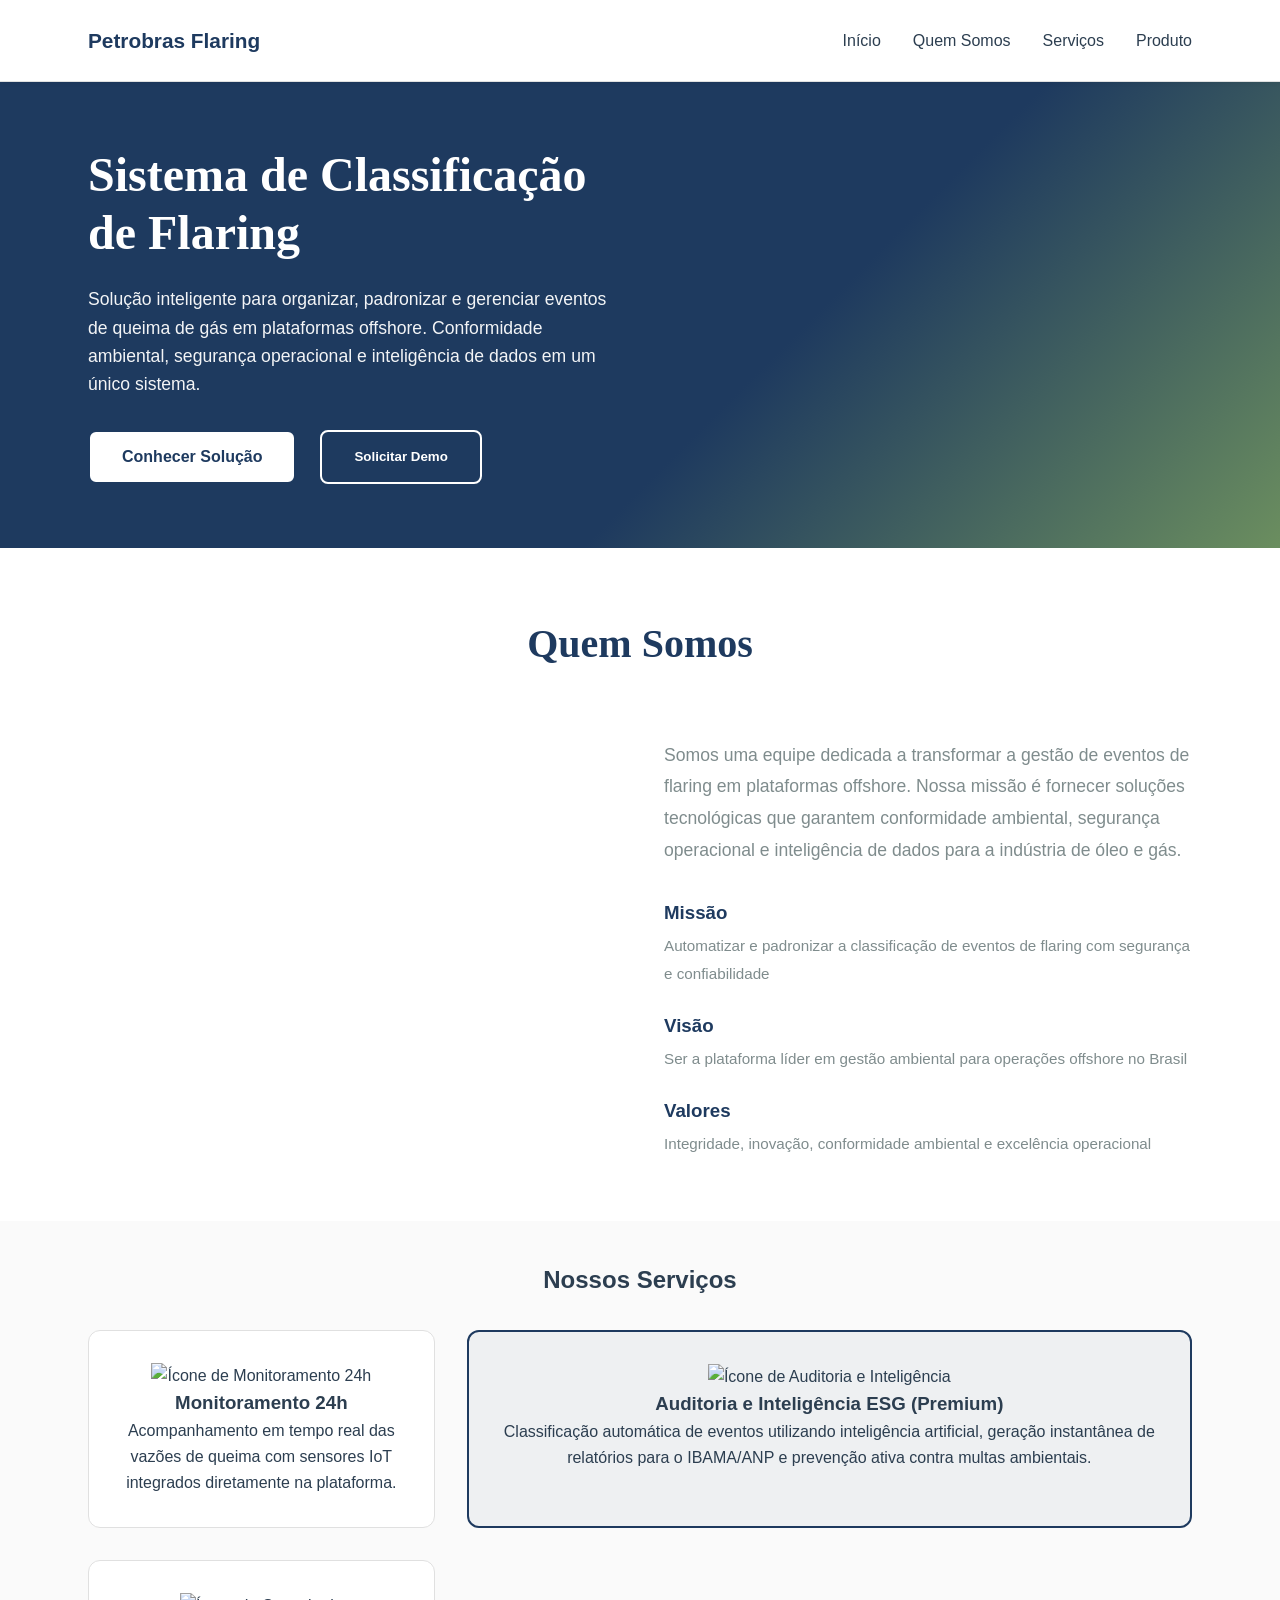
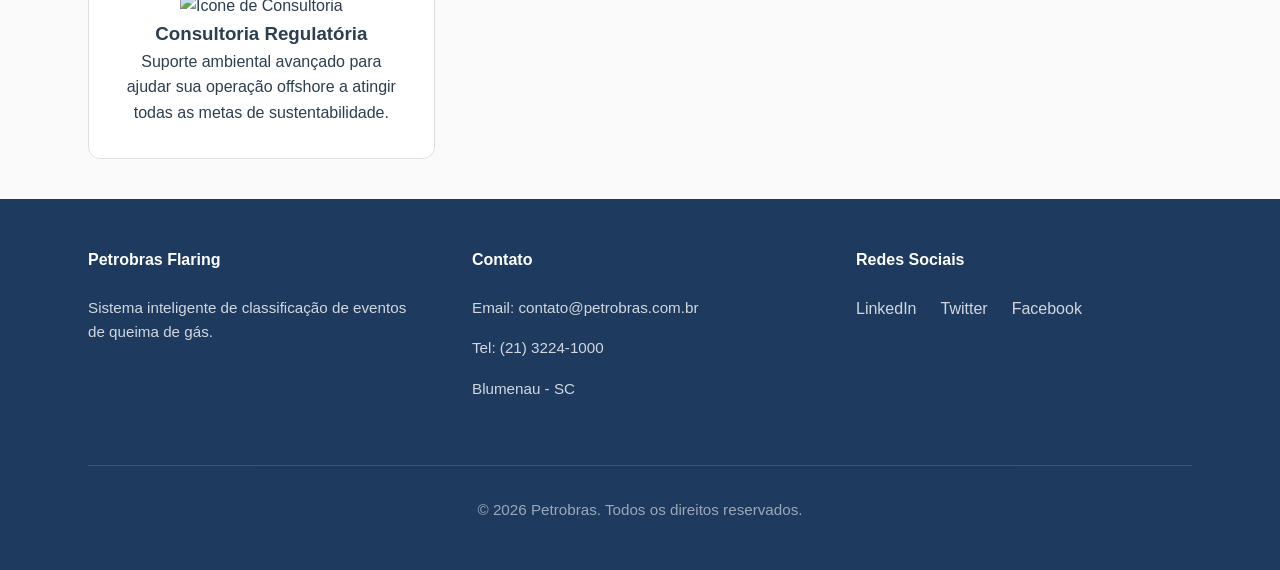
==== commit 57ab3d34: "Merge pull request #3 from NatanCDalmarco/feature/pagina-inicial modified:   README.md" ====
--- a/index.html
+++ b/index.html
@@ -1,80 +1,168 @@
 <!DOCTYPE html>
 <html lang="pt-BR">
-
 <head>
     <meta charset="UTF-8">
     <meta name="viewport" content="width=device-width, initial-scale=1.0">
-    <title></title>
-    <link rel="stylesheet" href="css/style.css">
+    <title>Petrobras Flaring - Sistema de Classificação de Eventos de Queima</title>
+    <link rel="stylesheet" href="css/styles.css">
 </head>
+<body>
+    <!-- ============= HEADER & NAVIGATION ============= -->
+    <header class="header">
+        <div class="container">
+            <div class="header-content">
+                <!-- Logo -->
+                <div class="logo">
+                    <h1>Petrobras Flaring</h1>
+                </div>
 
-<body>
-    <header>
-        <div class="logo">
-            <h1>FlareControl</h1>
-        </div>
-        <div class="perfil-usuario">
-            <span>Engenharia ESG</span>
+                <!-- Desktop Navigation -->
+                <nav class="nav-desktop">
+                    <a href="index.html">Início</a>
+                    <a href="#about">Quem Somos</a>
+                    <a href="#servicos">Serviços</a>
+                    <a href="produto.html">Produto</a>  
+                </nav>
+            </div>
         </div>
     </header>
 
-    <nav>
-        <ul>
-            <li><a href="">Início</a></li>
-            <li><a href="">Explorar</a></li>
-        </ul>
-    </nav>
+    <!-- ============= MAIN CONTENT ============= -->
+    <main>
+        <!-- Hero Section -->
+        <section class="hero">
+            <div class="container">
+                <div class="hero-grid">
+                    <div class="hero-text">
+                        <h1>Sistema de Classificação de Flaring</h1>
+                        <p>Solução inteligente para organizar, padronizar e gerenciar eventos de queima de gás em plataformas offshore. Conformidade ambiental, segurança operacional e inteligência de dados em um único sistema.</p>
+                        <div class="hero-buttons">
+                            <a href="produto.html" class="btn-secondary">Conhecer Solução</a>
+                            <button class="btn-outline">Solicitar Demo</button>
+                        </div>
+                    </div>
+                    
+                    <!-- Hero Image Placeholder -->
+                    <div class="hero-image">
 
-    <main>
-        <section id="quem-somos">
-            <article>
-                <h2>Quem Somos</h2>
-                <p>Nascemos da necessidade de transformar e digitalizar o monitoramento de queima de gás natural (flaring) nas operações offshore. Nossa equipe é focada em substituir processos manuais e planilhas descentralizadas por soluções inteligentes, garantindo agilidade e segurança na auditoria de dados.</p>
-                <h3>Nossa Identidade</h3>
-                <ul>
-                    <li><strong>Missão:</strong> Garantir a conformidade ambiental e eficiência operacional na gestão de emissões, auxiliando as operações a cumprirem as normas do IBAMA e ANP.</li>
-                    <li><strong>Visão:</strong> Ser a principal plataforma de referência ESG em inteligência de dados para o setor de óleo e gás.</li>
-                    <li><strong>Valores:</strong> Sustentabilidade, Transparência, Inovação tecnológica e Responsabilidade Ambiental.</li>
-                </ul>
-            </article>
-            <img src="img/9e57c8ceb55f995cdcb9430efd310c7d--anatolian-shepherd-oklahoma.jpg" alt="Sede da empresa e Plataforma Offshore gerenciando operações de flaring">
+                    </div>
+                </div>
+            </div>
         </section>
 
-        <section id="servicos">
-            <article class="servico-premium">
-                <img src="" alt="Venda">
-                <h3>Sistema</h3>
-                <p></p>
-            </article>
-            <article>
-                <img src="" alt="Simulação">
-                <h3>Simulação</h3>
-                <p></p>
-            </article>
+        <!-- About Section - "Quem Somos" -->
+        <section id="about" class="about">
+            <div class="container">
+                <h2>Quem Somos</h2>
+                
+                <!-- CSS Grid Layout: Imagem + Texto lado a lado -->
+                <div class="about-grid">
+                    <!-- About Image -->
+                    <div class="about-image">
+
+                    </div>
+
+                    <!-- About Text -->
+                    <div class="about-text">
+                        <p>Somos uma equipe dedicada a transformar a gestão de eventos de flaring em plataformas offshore. Nossa missão é fornecer soluções tecnológicas que garantem conformidade ambiental, segurança operacional e inteligência de dados para a indústria de óleo e gás.</p>
+                        
+                        <div class="about-values">
+                            <div class="value-item">
+                                <div>
+                                    <h3>Missão</h3>
+                                    <p>Automatizar e padronizar a classificação de eventos de flaring com segurança e confiabilidade</p>
+                                </div>
+                            </div>
+                            
+                            <div class="value-item">
+                                <div>
+                                    <h3>Visão</h3>
+                                    <p>Ser a plataforma líder em gestão ambiental para operações offshore no Brasil</p>
+                                </div>
+                            </div>
+                            
+                            <div class="value-item">
+                                <div>
+                                    <h3>Valores</h3>
+                                    <p>Integridade, inovação, conformidade ambiental e excelência operacional</p>
+                                </div>
+                            </div>
+                        </div>
+                    </div>
+                </div>
+            </div>
         </section>
 
-        <section id="diferenciais">
-            <div class="icone-padrao"></div>
-            <div class="icone-largo"></div>
-            <div class="icone-padrao"></div>
-            <div class="icone-alto"></div>
-            <div class="icone-padrao"></div>
-            <aside></aside>
+        <!-- ===== SEÇÃO: SERVIÇOS ===== -->
+        <section class="services" style="padding: 40px 0; background-color: #fafafa;">
+            <div class="container">
+                <h2 style="text-align: center; margin-bottom: 30px;">Nossos Serviços</h2>
+                
+                <!-- Container do Grid de Serviços (O CSS já aplica Grid aqui pelo ID) -->
+                <div id="servicos">
+                    <!-- Serviço 1 -->
+                    <article>
+                        <img src="https://via.placeholder.com/120x120.png?text=Monitoramento" alt="Ícone de Monitoramento 24h">
+                        <h3>Monitoramento 24h</h3>
+                        <p>Acompanhamento em tempo real das vazões de queima com sensores IoT integrados diretamente na plataforma.</p>
+                    </article>
+
+                    <!-- Serviço Premium (Ocupa 2 colunas no Desktop) -->
+                    <article class="servico-premium">
+                        <img src="https://via.placeholder.com/120x120.png?text=Auditoria" alt="Ícone de Auditoria e Inteligência">
+                        <h3>Auditoria e Inteligência ESG (Premium)</h3>
+                        <p>Classificação automática de eventos utilizando inteligência artificial, geração instantânea de relatórios para o IBAMA/ANP e prevenção ativa contra multas ambientais.</p>
+                    </article>
+
+                    <!-- Serviço 3 -->
+                    <article>
+                        <img src="https://via.placeholder.com/120x120.png?text=Consultoria" alt="Ícone de Consultoria">
+                        <h3>Consultoria Regulatória</h3>
+                        <p>Suporte ambiental avançado para ajudar sua operação offshore a atingir todas as metas de sustentabilidade.</p>
+                    </article>
+                </div>
+            </div>
         </section>
     </main>
 
-    <footer>
-        <address>
-            <p>Blumenau - SC, Brasil</p>
-            <p>joaoroma101010@gmail.com</p>
-            <p>natanuy@gmail.com</p>
-        </address>
-        <nav>
-            <ul>
-                <li><a href="https://github.com/joaozroma">GitHub</a></li>
-                <li><a href="https://github.com/NatanCDalmarco">GitHub</a></li>
-            </ul>
-        </nav>
+    <!-- ============= FOOTER ============= -->
+    <footer class="footer">
+        <div class="container">
+            <div class="footer-grid">
+                <!-- Brand Column -->
+                <div>
+                    <div class="footer-logo">
+                        <span>Petrobras Flaring</span>
+                    </div>
+                    <p>Sistema inteligente de classificação de eventos de queima de gás.</p>
+                </div>
+
+                <!-- Contact Column -->
+                <div>
+                    <h4>Contato</h4>
+                    <ul>
+                        <li>Email: contato@petrobras.com.br</li>
+                        <li>Tel: (21) 3224-1000</li>
+                        <li>Blumenau - SC</li>
+                    </ul>
+                </div>
+
+                <!-- Social Links -->
+                <div>
+                    <h4>Redes Sociais</h4>
+                    <div class="social-links">
+                        <a href="#">LinkedIn</a>
+                        <a href="#">Twitter</a>
+                        <a href="#">Facebook</a>
+                    </div>
+                </div>
+            </div>
+
+            <!-- Footer Bottom -->
+            <div class="footer-bottom">
+                <p>&copy; 2026 Petrobras. Todos os direitos reservados.</p>
+            </div>
+        </div>
     </footer>
 </body>
-</html>+</html>
--- a/css/styles.css
+++ b/css/styles.css
@@ -0,0 +1,843 @@
+
+* {
+    margin: 0;
+    padding: 0;
+    box-sizing: border-box;
+}
+
+:root {
+    /* Colors */
+    --primary: #1e3a5f;
+    --accent: #6b8e5f;
+    --cream: #f8f7f3;
+    --text-dark: #2c3e50;
+    --text-light: #7f8c8d;
+    --border: #e0e0e0;
+    --hover: #16293a;
+    
+    /* Typography */
+    --font-display: 'Georgia', serif;
+    --font-body: 'Segoe UI', Tahoma, Geneva, Verdana, sans-serif;
+    
+    /* Spacing */
+    --spacing-xs: 0.5rem;
+    --spacing-sm: 1rem;
+    --spacing-md: 1.5rem;
+    --spacing-lg: 2rem;
+    --spacing-xl: 3rem;
+    --spacing-2xl: 4rem;
+}
+
+html {
+    scroll-behavior: smooth;
+}
+
+body {
+    font-family: var(--font-body);
+    color: var(--text-dark);
+    background-color: #fff;
+    line-height: 1.6;
+
+    /* REQUISITO: O layout principal gerenciado via grid-template-areas */
+    display: grid;
+    grid-template-areas: 
+        "cabecalho"
+        "conteudo"
+        "rodape";
+    grid-template-rows: auto 1fr auto;
+    min-height: 100vh;
+}
+
+/* ============= CONTAINER ============= */
+.container {
+    width: 100%;
+    max-width: 1200px;
+    margin: 0 auto;
+    padding: 0 var(--spacing-md);
+}
+
+@media (min-width: 768px) {
+    .container {
+        padding: 0 var(--spacing-lg);
+    }
+}
+
+@media (min-width: 1024px) {
+    .container {
+        padding: 0 var(--spacing-xl);
+    }
+}
+
+/* ============= HEADER & NAVIGATION ============= */
+.header {
+    grid-area: cabecalho;
+    background-color: #fff;
+    border-bottom: 1px solid var(--border);
+    position: sticky;
+    top: 0;
+    z-index: 50;
+    box-shadow: 0 2px 4px rgba(0, 0, 0, 0.05);
+}
+
+.header-content {
+    display: flex;
+    align-items: center;
+    justify-content: space-between;
+    padding: var(--spacing-md) 0;
+    flex-wrap: wrap; /* Permite que o menu desça automaticamente no mobile */
+}
+
+.logo {
+    display: flex;
+    align-items: center;
+    gap: var(--spacing-sm);
+    text-decoration: none;
+    color: var(--primary);
+    cursor: pointer;
+}
+
+.logo-icon {
+    width: 40px;
+    height: 40px;
+    background-color: var(--primary);
+    color: white;
+    border-radius: 8px;
+    display: flex;
+    align-items: center;
+    justify-content: center;
+    font-weight: bold;
+    font-size: 1.2rem;
+}
+
+.logo h1 {
+    font-size: 1.3rem;
+    font-weight: bold;
+    display: none;
+}
+
+@media (min-width: 640px) {
+    .logo h1 {
+        display: block;
+    }
+}
+
+/* Navigation (Transformação pura via CSS Grid) */
+.nav-desktop {
+    display: grid;
+    grid-auto-flow: row; /* REQUISITO: Lista vertical no mobile */
+    width: 100%;
+    text-align: center;
+    gap: var(--spacing-sm);
+    margin-top: var(--spacing-sm);
+    align-items: center;
+}
+
+@media (min-width: 768px) {
+    .nav-desktop {
+        /* REQUISITO: Menu em grade horizontal complexa (desktop) */
+        grid-auto-flow: column;
+        width: auto;
+        margin-top: 0;
+        gap: var(--spacing-lg);
+    }
+}
+
+.nav-desktop a {
+    color: var(--text-dark);
+    text-decoration: none;
+    font-weight: 500;
+    transition: color 0.3s ease;
+}
+
+.nav-desktop a:hover {
+    color: var(--primary);
+}
+
+/* ============= BUTTONS ============= */
+.btn-primary {
+    padding: 0.75rem 1.5rem;
+    background-color: var(--primary);
+    color: white;
+    border: none;
+    border-radius: 8px;
+    cursor: pointer;
+    font-weight: 600;
+    transition: background-color 0.3s ease;
+}
+
+.btn-primary:hover {
+    background-color: var(--hover);
+}
+
+.btn-secondary {
+    padding: 0.75rem 2rem;
+    background-color: white;
+    color: var(--primary);
+    border: 2px solid var(--primary);
+    border-radius: 8px;
+    cursor: pointer;
+    font-weight: 600;
+    transition: all 0.3s ease;
+    text-decoration: none;
+    display: inline-block;
+}
+
+.btn-secondary:hover {
+    background-color: var(--primary);
+    color: white;
+}
+
+.btn-outline {
+    padding: 0.75rem 2rem;
+    background-color: transparent;
+    color: white;
+    border: 2px solid white;
+    border-radius: 8px;
+    cursor: pointer;
+    font-weight: 600;
+    transition: all 0.3s ease;
+}
+
+.btn-outline:hover {
+    background-color: rgba(255, 255, 255, 0.1);
+}
+
+
+.hero {
+    background: linear-gradient(135deg, var(--primary) 0%, var(--primary) 60%, var(--accent) 100%);
+    color: white;
+    padding: var(--spacing-2xl) 0;
+}
+
+.hero-grid {
+    display: grid;
+    grid-template-columns: 1fr;
+    gap: var(--spacing-xl);
+    align-items: center;
+}
+
+@media (min-width: 768px) {
+    .hero-grid {
+        grid-template-columns: 1fr 1fr;
+    }
+}
+
+.hero-text h1 {
+    font-family: var(--font-display);
+    font-size: 2.5rem;
+    font-weight: bold;
+    margin-bottom: var(--spacing-md);
+    line-height: 1.2;
+}
+
+@media (min-width: 768px) {
+    .hero-text h1 {
+        font-size: 3rem;
+    }
+}
+
+.hero-text p {
+    font-size: 1.1rem;
+    margin-bottom: var(--spacing-lg);
+    opacity: 0.95;
+}
+
+.hero-buttons {
+    display: flex;
+    gap: var(--spacing-md);
+    flex-wrap: wrap;
+}
+
+.hero-image {
+    display: none;
+}
+
+@media (min-width: 768px) {
+    .hero-image {
+        display: block;
+    }
+}
+
+.placeholder {
+    width: 100%;
+    height: 320px;
+    background: rgba(255, 255, 255, 0.1);
+    border: 2px solid rgba(255, 255, 255, 0.2);
+    border-radius: 16px;
+    display: flex;
+    flex-direction: column;
+    align-items: center;
+    justify-content: center;
+    gap: var(--spacing-md);
+}
+
+.placeholder svg {
+    width: 128px;
+    height: 128px;
+    opacity: 0.5;
+}
+
+.placeholder p {
+    color: rgba(255, 255, 255, 0.6);
+    font-weight: 500;
+}
+
+
+.about {
+    padding: var(--spacing-2xl) 0;
+    background-color: #fff;
+}
+
+.about h2 {
+    font-family: var(--font-display);
+    font-size: 2.5rem;
+    text-align: center;
+    margin-bottom: var(--spacing-2xl);
+    color: var(--primary);
+}
+
+.about-grid {
+    display: grid;
+    grid-template-columns: 1fr;
+    gap: var(--spacing-xl);
+    align-items: center;
+}
+
+@media (min-width: 768px) {
+    .about-grid {
+        grid-template-columns: 1fr 1fr;
+    }
+}
+
+.about-image {
+    order: 2;
+}
+
+@media (min-width: 768px) {
+    .about-image {
+        order: 1;
+    }
+}
+
+.about-image .placeholder {
+    height: 384px;
+    background: linear-gradient(135deg, rgba(107, 142, 95, 0.1) 0%, rgba(30, 58, 95, 0.05) 100%);
+    border-color: rgba(30, 58, 95, 0.2);
+}
+
+.about-text {
+    order: 1;
+}
+
+@media (min-width: 768px) {
+    .about-text {
+        order: 2;
+    }
+}
+
+.about-text p {
+    font-size: 1.1rem;
+    margin-bottom: var(--spacing-lg);
+    color: var(--text-light);
+    line-height: 1.8;
+}
+
+.about-values {
+    display: flex;
+    flex-direction: column;
+    gap: var(--spacing-md);
+    margin-top: var(--spacing-lg);
+}
+
+.value-item {
+    display: flex;
+    gap: var(--spacing-md);
+}
+
+.value-icon {
+    width: 24px;
+    height: 24px;
+    background-color: var(--accent);
+    color: white;
+    border-radius: 50%;
+    display: flex;
+    align-items: center;
+    justify-content: center;
+    flex-shrink: 0;
+    margin-top: 4px;
+    font-weight: bold;
+    font-size: 0.9rem;
+}
+
+.value-item h3 {
+    font-weight: bold;
+    color: var(--primary);
+    margin-bottom: 0.25rem;
+}
+
+.value-item p {
+    font-size: 0.95rem;
+    color: var(--text-light);
+    margin: 0;
+}
+
+
+.product-intro {
+    padding: var(--spacing-2xl) 0;
+    background: linear-gradient(135deg, rgba(30, 58, 95, 0.05) 0%, rgba(107, 142, 95, 0.05) 100%);
+}
+
+.product-grid {
+    display: grid;
+    grid-template-columns: 1fr;
+    gap: var(--spacing-xl);
+    align-items: center;
+}
+
+@media (min-width: 768px) {
+    .product-grid {
+        grid-template-columns: 1fr 1fr;
+    }
+}
+
+.product-image {
+    order: 2;
+}
+
+@media (min-width: 768px) {
+    .product-image {
+        order: 1;
+    }
+}
+
+.product-image .placeholder {
+    height: 384px;
+    background: linear-gradient(135deg, rgba(30, 58, 95, 0.1) 0%, rgba(107, 142, 95, 0.1) 100%);
+}
+
+.product-text {
+    order: 1;
+}
+
+@media (min-width: 768px) {
+    .product-text {
+        order: 2;
+    }
+}
+
+.product-text h1 {
+    font-family: var(--font-display);
+    font-size: 2.5rem;
+    color: var(--primary);
+    margin-bottom: var(--spacing-md);
+    line-height: 1.2;
+}
+
+.product-text p {
+    font-size: 1.05rem;
+    color: var(--text-light);
+    margin-bottom: var(--spacing-lg);
+    line-height: 1.8;
+}
+
+
+.characteristics {
+    padding: var(--spacing-2xl) 0;
+    background-color: #fff;
+}
+
+.characteristics h2 {
+    font-family: var(--font-display);
+    font-size: 2.5rem;
+    text-align: center;
+    margin-bottom: var(--spacing-2xl);
+    color: var(--primary);
+}
+
+.features-table {
+    width: 100%;
+    border-collapse: collapse;
+    margin-top: var(--spacing-lg);
+}
+
+.features-table thead {
+    background-color: rgba(30, 58, 95, 0.1);
+    border-bottom: 2px solid var(--primary);
+}
+
+.features-table th {
+    padding: var(--spacing-md);
+    text-align: left;
+    font-weight: 600;
+    color: var(--primary);
+}
+
+.features-table td {
+    padding: var(--spacing-md);
+    border-bottom: 1px solid var(--border);
+}
+
+.features-table tbody tr:hover {
+    background-color: rgba(107, 142, 95, 0.05);
+    transition: background-color 0.3s ease;
+}
+
+.features-table strong {
+    color: var(--primary);
+}
+
+
+.benefits {
+    padding: var(--spacing-2xl) 0;
+    background-color: #fff;
+}
+
+.benefits h2 {
+    font-family: var(--font-display);
+    font-size: 2.5rem;
+    text-align: center;
+    margin-bottom: var(--spacing-2xl);
+    color: var(--primary);
+}
+
+
+.benefits-grid {
+    display: grid;
+    grid-template-columns: 1fr;
+    gap: var(--spacing-lg);
+}
+
+@media (min-width: 640px) {
+    .benefits-grid {
+        grid-template-columns: repeat(2, 1fr);
+    }
+}
+
+@media (min-width: 1024px) {
+    .benefits-grid {
+        grid-template-columns: repeat(3, 1fr);
+    }
+}
+
+.benefit-card {
+    background-color: #fff;
+    padding: var(--spacing-lg);
+    border-radius: 12px;
+    border: 1px solid var(--border);
+    transition: all 0.3s ease;
+}
+
+.benefit-card:hover {
+    box-shadow: 0 8px 16px rgba(0, 0, 0, 0.1);
+    border-color: var(--accent);
+}
+
+.benefit-icon {
+    font-size: 2.5rem;
+    margin-bottom: var(--spacing-md);
+}
+
+.benefit-card h3 {
+    font-size: 1.2rem;
+    color: var(--primary);
+    margin-bottom: var(--spacing-sm);
+    font-weight: 600;
+}
+
+.benefit-card p {
+    color: var(--text-light);
+    font-size: 0.95rem;
+    line-height: 1.6;
+}
+
+
+.testimonials {
+    padding: var(--spacing-2xl) 0;
+    background-color: #fff;
+}
+
+.testimonials h2 {
+    font-family: var(--font-display);
+    font-size: 2.5rem;
+    text-align: center;
+    margin-bottom: var(--spacing-2xl);
+    color: var(--primary);
+}
+
+
+.testimonials-grid {
+    display: grid;
+    grid-template-columns: 1fr;
+    gap: var(--spacing-lg);
+}
+
+@media (min-width: 768px) {
+    .testimonials-grid {
+        grid-template-columns: repeat(2, 1fr);
+    }
+}
+
+@media (min-width: 1024px) {
+    .testimonials-grid {
+        grid-template-columns: repeat(3, 1fr);
+    }
+}
+
+.testimonial-card {
+    background-color: #fff;
+    padding: var(--spacing-lg);
+    border-radius: 12px;
+    border: 1px solid var(--border);
+    transition: all 0.3s ease;
+}
+
+.testimonial-card:hover {
+    box-shadow: 0 8px 16px rgba(0, 0, 0, 0.1);
+}
+
+.rating {
+    font-size: 1.2rem;
+    margin-bottom: var(--spacing-md);
+}
+
+.testimonial-text {
+    font-style: italic;
+    color: var(--text-light);
+    margin-bottom: var(--spacing-md);
+    line-height: 1.8;
+}
+
+.testimonial-author {
+    border-top: 1px solid var(--border);
+    padding-top: var(--spacing-md);
+}
+
+.author-name {
+    font-weight: 600;
+    color: var(--primary);
+    margin-bottom: 0.25rem;
+}
+
+.author-role {
+    font-size: 0.9rem;
+    color: var(--text-light);
+    margin-bottom: 0.25rem;
+}
+
+.author-company {
+    font-size: 0.9rem;
+    color: var(--accent);
+    font-weight: 600;
+}
+
+.testimonial-author p {
+    margin: 0;
+}
+
+
+.cta {
+    background: linear-gradient(135deg, var(--primary) 0%, var(--accent) 100%);
+    color: white;
+    padding: var(--spacing-2xl) 0;
+}
+
+.cta-content {
+    text-align: center;
+}
+
+.cta h2 {
+    font-family: var(--font-display);
+    font-size: 2.5rem;
+    margin-bottom: var(--spacing-lg);
+    line-height: 1.2;
+}
+
+.cta p {
+    font-size: 1.1rem;
+    margin-bottom: var(--spacing-xl);
+    max-width: 600px;
+    margin-left: auto;
+    margin-right: auto;
+    opacity: 0.95;
+}
+
+.cta-buttons {
+    display: flex;
+    gap: var(--spacing-md);
+    justify-content: center;
+    flex-wrap: wrap;
+}
+
+/* ============= SEÇÃO DE SERVIÇOS E DESAFIO ============= */
+#servicos {
+    display: grid;
+    grid-template-columns: 1fr; /* Lista empilhada no mobile */
+    gap: var(--spacing-lg);
+}
+
+@media (min-width: 768px) {
+    /* Coloca lado a lado no Tablet */
+    #servicos {
+        grid-template-columns: repeat(2, 1fr);
+    }
+}
+
+@media (min-width: 1024px) {
+    /* No Desktop, 3 colunas e desafio do Span 2 */
+    #servicos {
+        grid-template-columns: repeat(3, 1fr);
+    }
+    
+    /* DESAFIO CONCLUÍDO: Card premium ocupando 2 colunas */
+    .servico-premium {
+        grid-column: span 2;
+    }
+}
+
+/* Estética dos cards de serviço dentro do styles.css */
+#servicos article {
+    background-color: #fff;
+    padding: var(--spacing-lg);
+    border-radius: 12px;
+    border: 1px solid var(--border);
+    text-align: center;
+    transition: all 0.3s ease;
+}
+
+#servicos article:hover {
+    box-shadow: 0 8px 16px rgba(0, 0, 0, 0.1);
+    border-color: var(--primary);
+}
+
+/* Destaca visualmente o card Premium com as cores do seu tema */
+#servicos .servico-premium {
+    border: 2px solid var(--primary);
+    background-color: rgba(30, 58, 95, 0.05);
+}
+
+.footer {
+    grid-area: rodape;
+    background-color: var(--primary);
+    color: white;
+    padding: var(--spacing-xl) 0;
+}
+
+.footer-grid {
+    display: grid;
+    grid-template-columns: 1fr;
+    gap: var(--spacing-xl);
+    margin-bottom: var(--spacing-xl);
+}
+
+@media (min-width: 768px) {
+    .footer-grid {
+        grid-template-columns: repeat(3, 1fr);
+    }
+}
+
+.footer-logo {
+    display: flex;
+    align-items: center;
+    gap: var(--spacing-sm);
+    margin-bottom: var(--spacing-md);
+    font-weight: 600;
+}
+
+.footer-logo .logo-icon {
+    background-color: white;
+    color: var(--primary);
+}
+
+.footer p {
+    font-size: 0.95rem;
+    opacity: 0.8;
+}
+
+.footer h4 {
+    font-weight: 600;
+    margin-bottom: var(--spacing-md);
+}
+
+.footer ul {
+    list-style: none;
+}
+
+.footer li {
+    font-size: 0.95rem;
+    opacity: 0.8;
+    margin-bottom: var(--spacing-sm);
+}
+
+.social-links {
+    display: flex;
+    gap: var(--spacing-md);
+}
+
+.social-links a {
+    color: white;
+    text-decoration: none;
+    opacity: 0.8;
+    transition: opacity 0.3s ease;
+}
+
+.social-links a:hover {
+    opacity: 1;
+}
+
+.footer-bottom {
+    border-top: 1px solid rgba(255, 255, 255, 0.2);
+    padding-top: var(--spacing-lg);
+    text-align: center;
+    font-size: 0.9rem;
+    opacity: 0.7;
+}
+
+/* ============= SEÇÃO DIFERENCIAIS (REQUISITO) ============= */
+/* Uso de grid-auto-flow: dense para organizar ícones */
+.diferenciais-grid {
+    display: grid;
+    grid-template-columns: repeat(auto-fit, minmax(150px, 1fr));
+    grid-auto-flow: dense;
+    gap: var(--spacing-md);
+}
+
+.diferenciais-grid .destaque-largo {
+    grid-column: span 2;
+}
+
+.diferenciais-grid .destaque-alto {
+    grid-row: span 2;
+}
+
+@media (max-width: 640px) {
+    :root {
+        --spacing-2xl: 2.5rem;
+    }
+
+    .hero-text h1,
+    .about h2,
+    .characteristics h2,
+    .benefits h2,
+    .testimonials h2,
+    .cta h2 {
+        font-size: 1.8rem;
+    }
+
+    .hero-buttons {
+        flex-direction: column;
+    }
+
+    .btn-secondary,
+    .btn-outline {
+        width: 100%;
+        text-align: center;
+    }
+
+    .cta-buttons {
+        flex-direction: column;
+    }
+
+    .cta-buttons button {
+        width: 100%;
+    }
+}
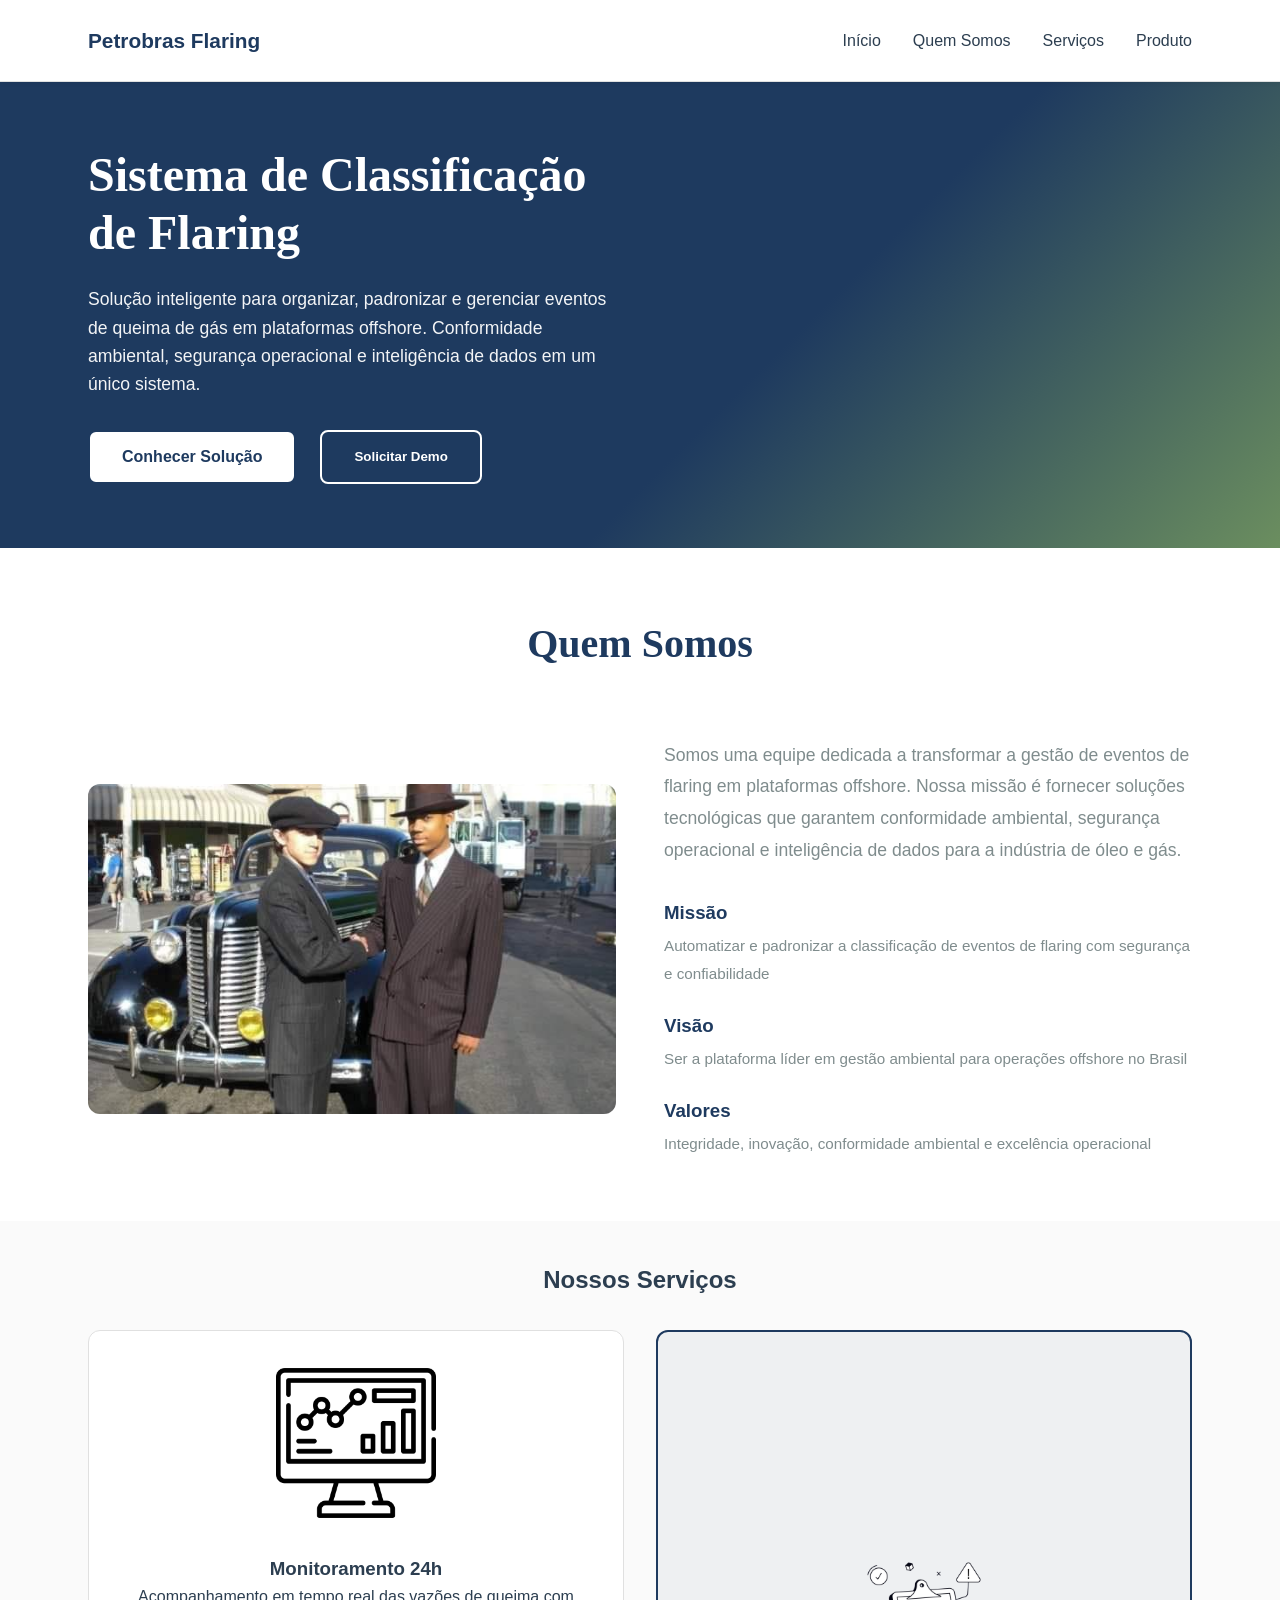
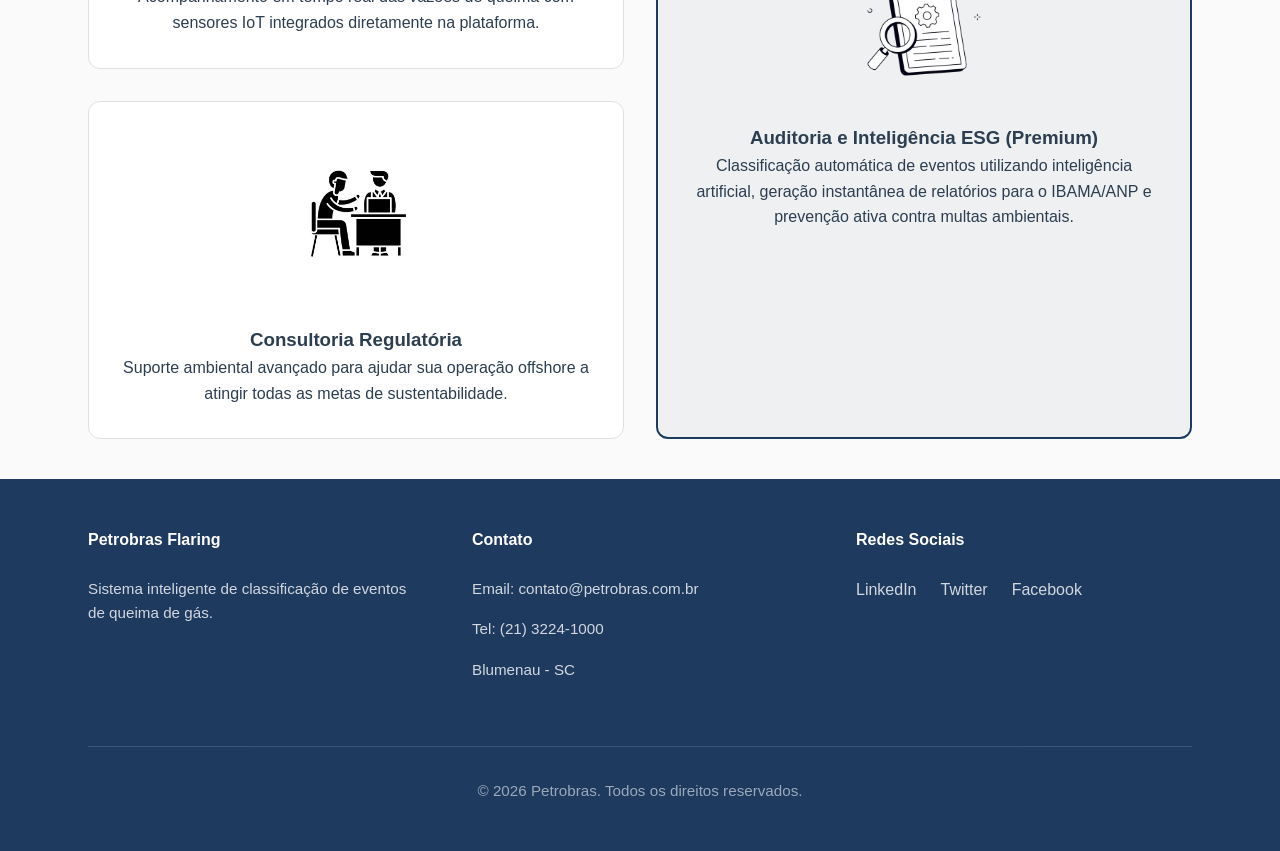
==== commit a9e24b60: "minor visual changes" ====
--- a/index.html
+++ b/index.html
@@ -1,11 +1,13 @@
 <!DOCTYPE html>
 <html lang="pt-BR">
+
 <head>
     <meta charset="UTF-8">
     <meta name="viewport" content="width=device-width, initial-scale=1.0">
     <title>Petrobras Flaring - Sistema de Classificação de Eventos de Queima</title>
     <link rel="stylesheet" href="css/styles.css">
 </head>
+
 <body>
     <!-- ============= HEADER & NAVIGATION ============= -->
     <header class="header">
@@ -21,7 +23,7 @@
                     <a href="index.html">Início</a>
                     <a href="#about">Quem Somos</a>
                     <a href="#servicos">Serviços</a>
-                    <a href="produto.html">Produto</a>  
+                    <a href="produto.html">Produto</a>
                 </nav>
             </div>
         </div>
@@ -35,13 +37,15 @@
                 <div class="hero-grid">
                     <div class="hero-text">
                         <h1>Sistema de Classificação de Flaring</h1>
-                        <p>Solução inteligente para organizar, padronizar e gerenciar eventos de queima de gás em plataformas offshore. Conformidade ambiental, segurança operacional e inteligência de dados em um único sistema.</p>
+                        <p>Solução inteligente para organizar, padronizar e gerenciar eventos de queima de gás em
+                            plataformas offshore. Conformidade ambiental, segurança operacional e inteligência de dados
+                            em um único sistema.</p>
                         <div class="hero-buttons">
                             <a href="produto.html" class="btn-secondary">Conhecer Solução</a>
                             <button class="btn-outline">Solicitar Demo</button>
                         </div>
                     </div>
-                    
+
                     <!-- Hero Image Placeholder -->
                     <div class="hero-image">
 
@@ -54,33 +58,36 @@
         <section id="about" class="about">
             <div class="container">
                 <h2>Quem Somos</h2>
-                
+
                 <!-- CSS Grid Layout: Imagem + Texto lado a lado -->
                 <div class="about-grid">
                     <!-- About Image -->
                     <div class="about-image">
-
+                        <img src="img/Us.jpg" alt="Ícone de Monitoramento 24h">
                     </div>
 
                     <!-- About Text -->
                     <div class="about-text">
-                        <p>Somos uma equipe dedicada a transformar a gestão de eventos de flaring em plataformas offshore. Nossa missão é fornecer soluções tecnológicas que garantem conformidade ambiental, segurança operacional e inteligência de dados para a indústria de óleo e gás.</p>
-                        
+                        <p>Somos uma equipe dedicada a transformar a gestão de eventos de flaring em plataformas
+                            offshore. Nossa missão é fornecer soluções tecnológicas que garantem conformidade ambiental,
+                            segurança operacional e inteligência de dados para a indústria de óleo e gás.</p>
+
                         <div class="about-values">
                             <div class="value-item">
                                 <div>
                                     <h3>Missão</h3>
-                                    <p>Automatizar e padronizar a classificação de eventos de flaring com segurança e confiabilidade</p>
+                                    <p>Automatizar e padronizar a classificação de eventos de flaring com segurança e
+                                        confiabilidade</p>
                                 </div>
                             </div>
-                            
+
                             <div class="value-item">
                                 <div>
                                     <h3>Visão</h3>
                                     <p>Ser a plataforma líder em gestão ambiental para operações offshore no Brasil</p>
                                 </div>
                             </div>
-                            
+
                             <div class="value-item">
                                 <div>
                                     <h3>Valores</h3>
@@ -97,28 +104,33 @@
         <section class="services" style="padding: 40px 0; background-color: #fafafa;">
             <div class="container">
                 <h2 style="text-align: center; margin-bottom: 30px;">Nossos Serviços</h2>
-                
+
                 <!-- Container do Grid de Serviços (O CSS já aplica Grid aqui pelo ID) -->
                 <div id="servicos">
                     <!-- Serviço 1 -->
                     <article>
-                        <img src="https://via.placeholder.com/120x120.png?text=Monitoramento" alt="Ícone de Monitoramento 24h">
+                        <img src="img/monitoramento.png"
+                            alt="Ícone de Monitoramento 24h">
                         <h3>Monitoramento 24h</h3>
-                        <p>Acompanhamento em tempo real das vazões de queima com sensores IoT integrados diretamente na plataforma.</p>
+                        <p>Acompanhamento em tempo real das vazões de queima com sensores IoT integrados diretamente na
+                            plataforma.</p>
                     </article>
 
                     <!-- Serviço Premium (Ocupa 2 colunas no Desktop) -->
                     <article class="servico-premium">
-                        <img src="https://via.placeholder.com/120x120.png?text=Auditoria" alt="Ícone de Auditoria e Inteligência">
+                        <img src="img/auditoria-illustration.webp"
+                            alt="Ícone de Auditoria e Inteligência">
                         <h3>Auditoria e Inteligência ESG (Premium)</h3>
-                        <p>Classificação automática de eventos utilizando inteligência artificial, geração instantânea de relatórios para o IBAMA/ANP e prevenção ativa contra multas ambientais.</p>
+                        <p>Classificação automática de eventos utilizando inteligência artificial, geração instantânea
+                            de relatórios para o IBAMA/ANP e prevenção ativa contra multas ambientais.</p>
                     </article>
 
                     <!-- Serviço 3 -->
                     <article>
-                        <img src="https://via.placeholder.com/120x120.png?text=Consultoria" alt="Ícone de Consultoria">
+                        <img src="img/consultoria.jpg" alt="Ícone de Consultoria">
                         <h3>Consultoria Regulatória</h3>
-                        <p>Suporte ambiental avançado para ajudar sua operação offshore a atingir todas as metas de sustentabilidade.</p>
+                        <p>Suporte ambiental avançado para ajudar sua operação offshore a atingir todas as metas de
+                            sustentabilidade.</p>
                     </article>
                 </div>
             </div>
@@ -165,4 +177,5 @@
         </div>
     </footer>
 </body>
-</html>
+
+</html>
--- a/css/styles.css
+++ b/css/styles.css
@@ -311,6 +311,15 @@
 
 .about-image {
     order: 2;
+    overflow: hidden; /* Esconde o que transbordar do container */
+    border-radius: 12px; /* Deixa as bordas arredondadas, opcional */
+    aspect-ratio: 16 / 10; /* Controla a proporção, evitando que a imagem achate */
+}
+
+.about-image img {
+    width: 100%;
+    height: 100%;
+    object-fit: cover; /* Faz a mágica: preenche o espaço, mantém a proporção e corta o excesso (zoom e crop) */
 }
 
 @media (min-width: 768px) {
@@ -391,7 +400,7 @@
     display: grid;
     grid-template-columns: 1fr;
     gap: var(--spacing-xl);
-    align-items: center;
+    align-items: start; /* Alinha os itens no topo, impedindo que a imagem estique */
 }
 
 @media (min-width: 768px) {
@@ -402,6 +411,15 @@
 
 .product-image {
     order: 2;
+}
+
+.product-image img {
+    width: 100%;
+    height: auto; /* A altura se ajusta para manter a proporção */
+    aspect-ratio: 4 / 3; /* Define uma proporção para a imagem (ex: 4:3) */
+    object-fit: cover;
+    object-fit: contain; /* Garante que a imagem apareça inteira, sem cortes */
+    border-radius: 12px;
 }
 
 @media (min-width: 768px) {
@@ -685,12 +703,16 @@
 @media (min-width: 1024px) {
     /* No Desktop, 3 colunas e desafio do Span 2 */
     #servicos {
-        grid-template-columns: repeat(3, 1fr);
+        /* Agora com 2 colunas para acomodar o novo layout */
+        grid-template-columns: repeat(2, 1fr);
     }
     
-    /* DESAFIO CONCLUÍDO: Card premium ocupando 2 colunas */
+    /* Card premium ocupando o espaço de 2 linhas na coluna da direita */
     .servico-premium {
-        grid-column: span 2;
+        grid-row: span 2; /* Faz o card ocupar 2 linhas de altura */
+        display: flex;
+        flex-direction: column;
+        justify-content: center; /* Centraliza o conteúdo no card mais alto */
     }
 }
 
@@ -709,6 +731,14 @@
     border-color: var(--primary);
 }
 
+/* Controla o tamanho das imagens dentro dos cards de serviço */
+#servicos article img {
+    height: 10em; /* Altura consistente com os placeholders */
+    max-width: 100%; /* Garante que não ultrapasse a largura do card */
+    object-fit: contain; /* Redimensiona sem distorcer ou cortar */
+    margin-bottom: var(--spacing-md); /* Adiciona espaço entre a imagem e o título */
+}
+
 /* Destaca visualmente o card Premium com as cores do seu tema */
 #servicos .servico-premium {
     border: 2px solid var(--primary);
